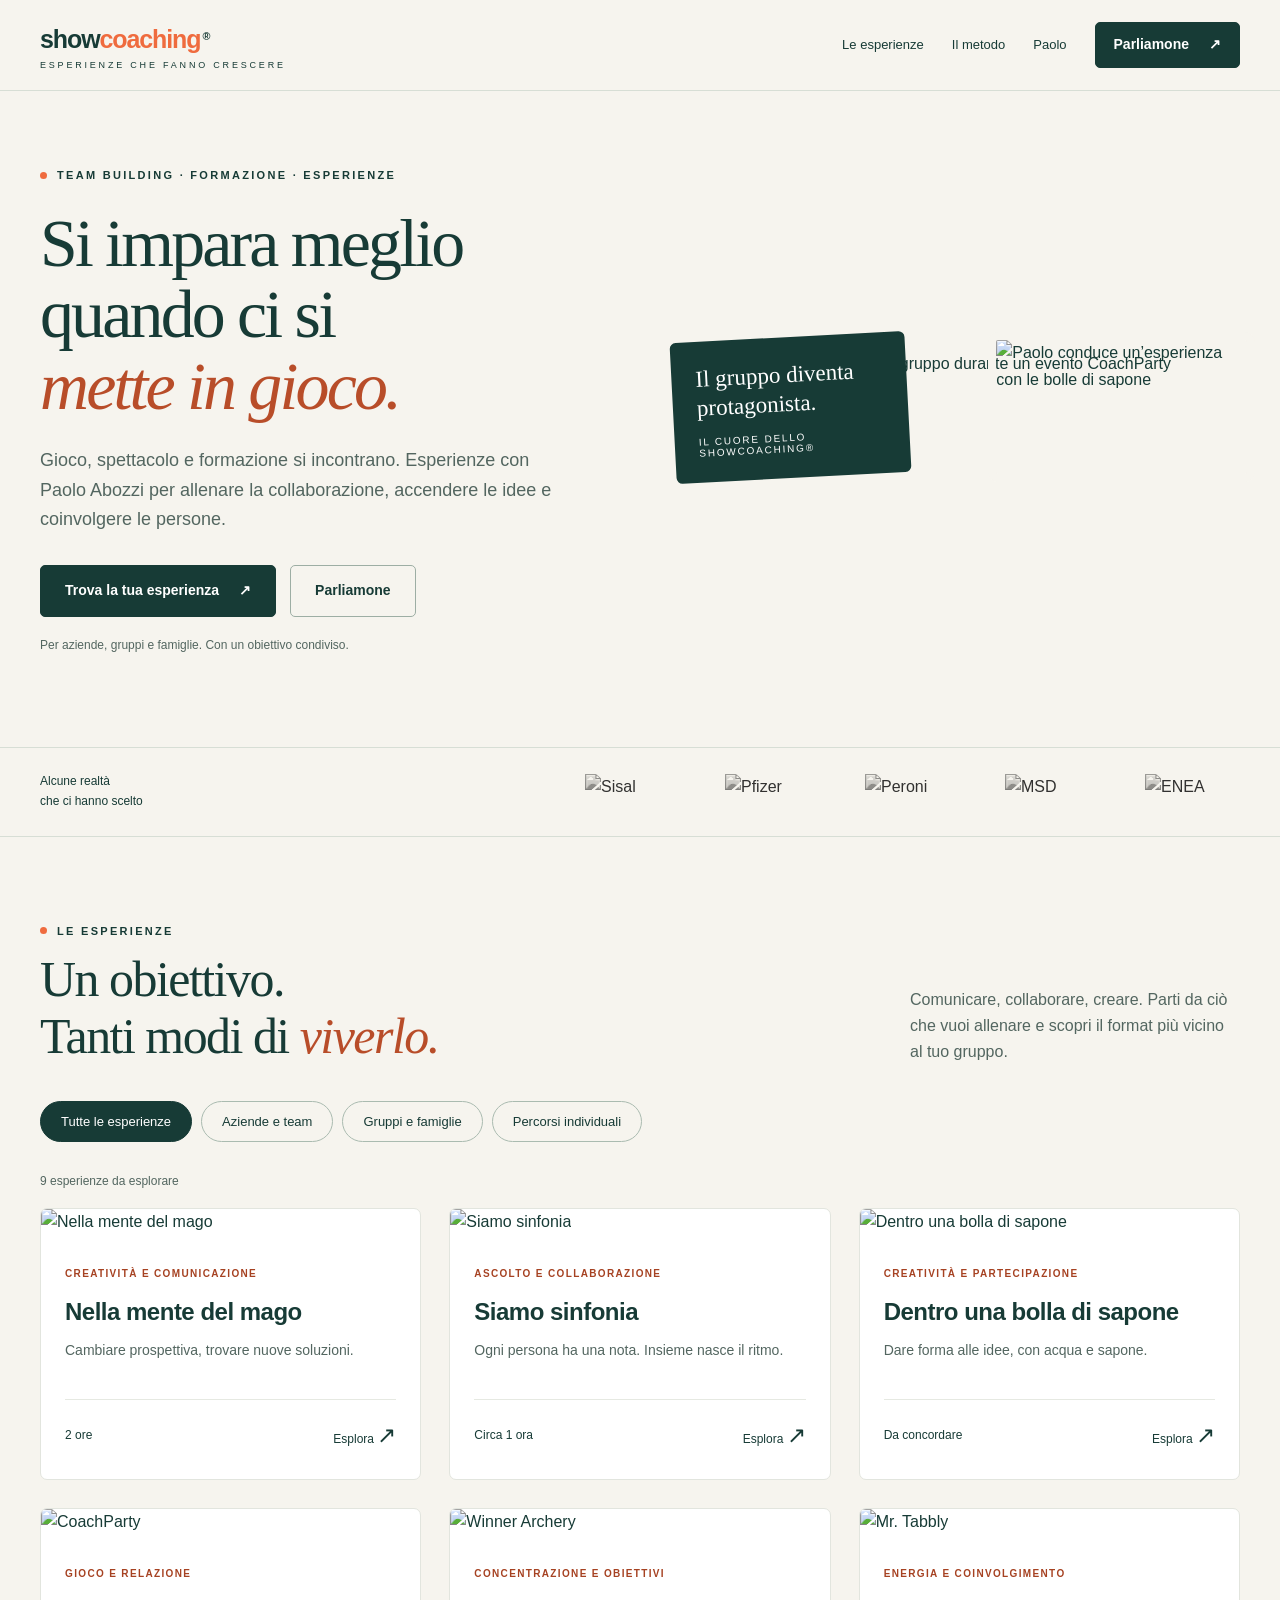
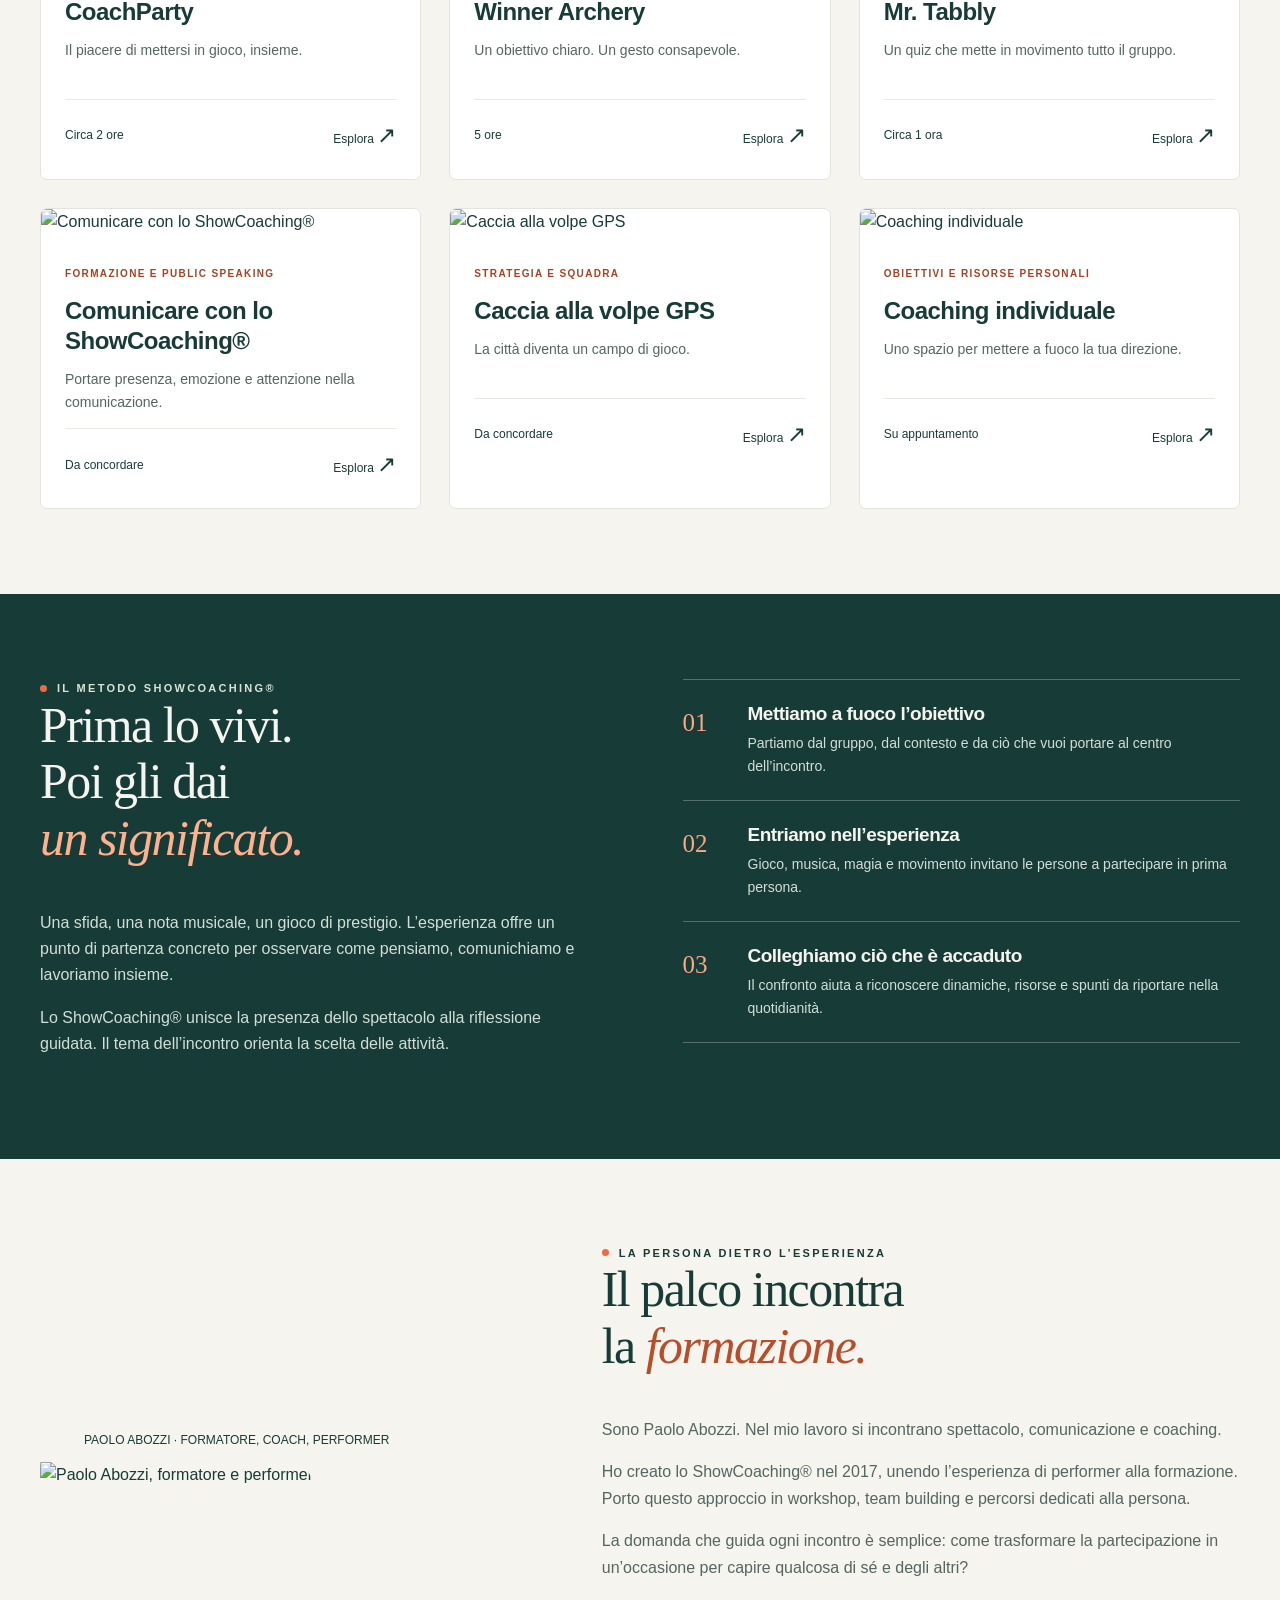
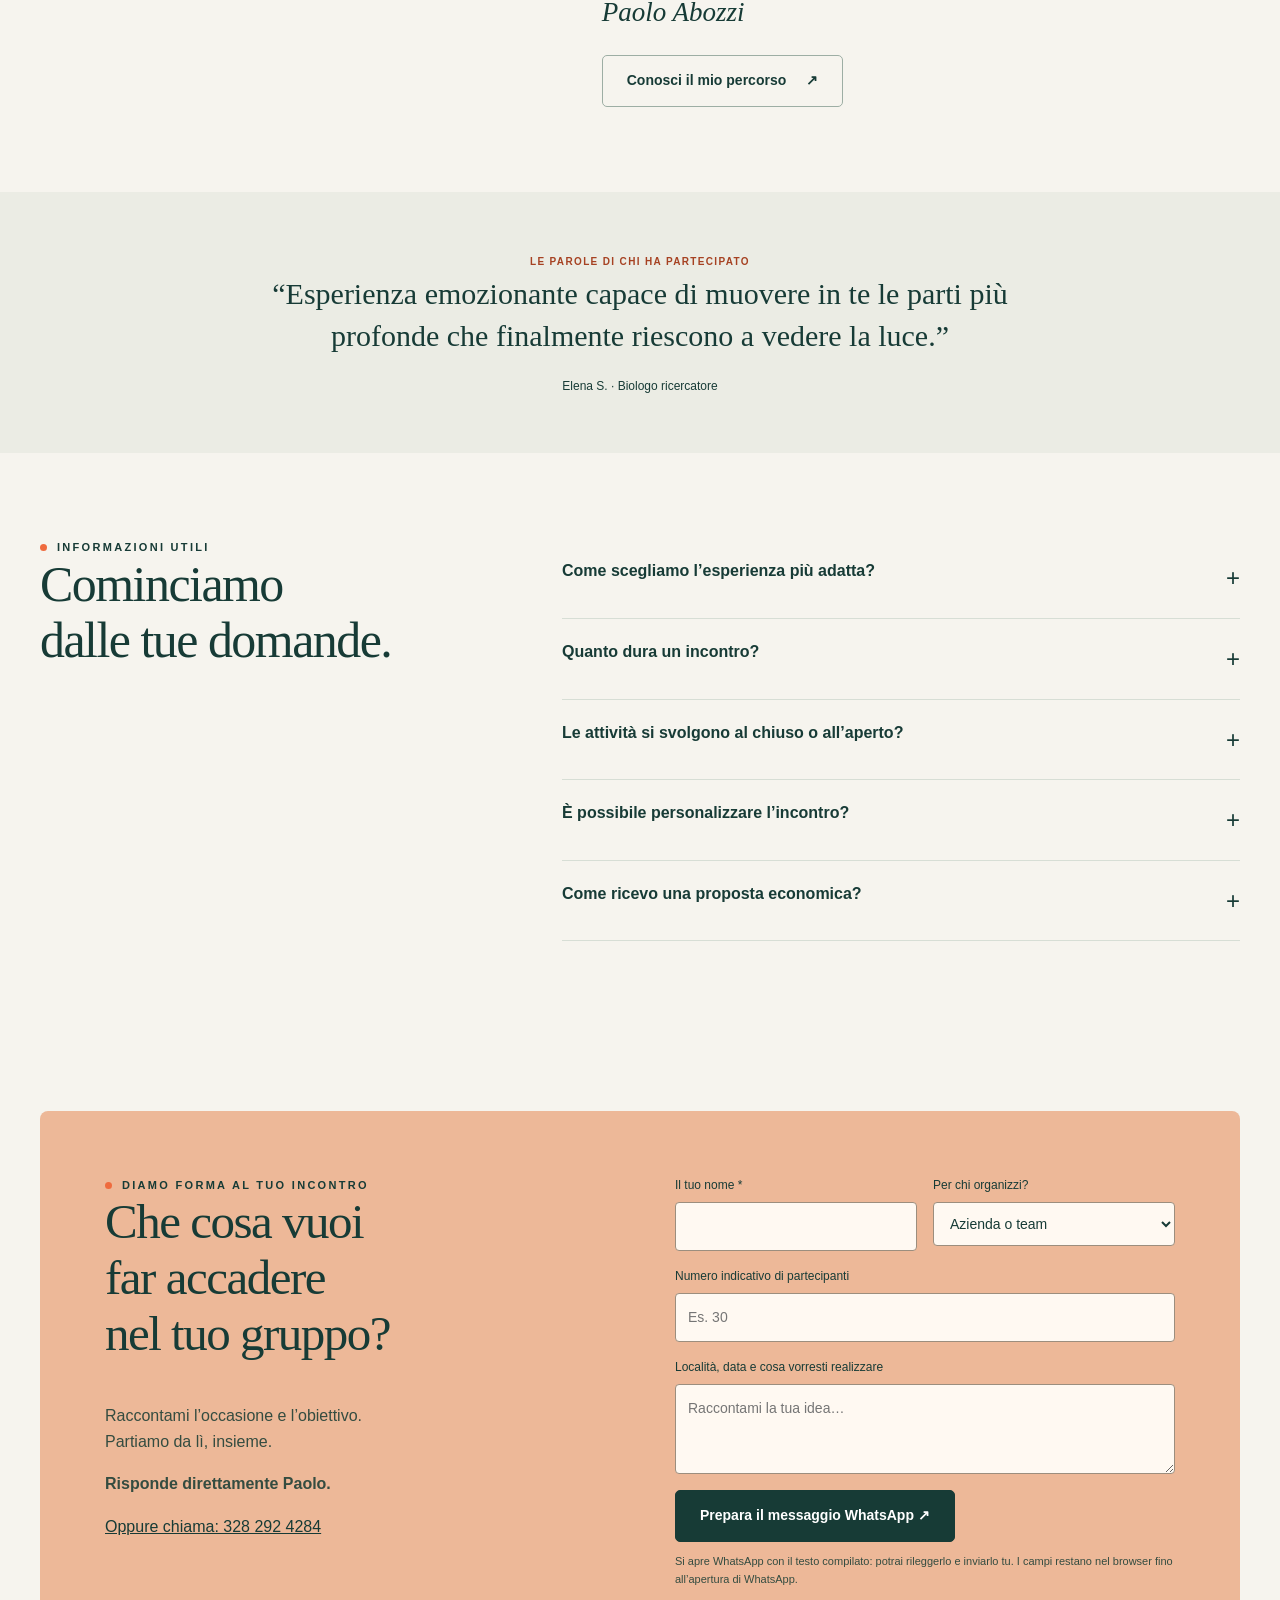
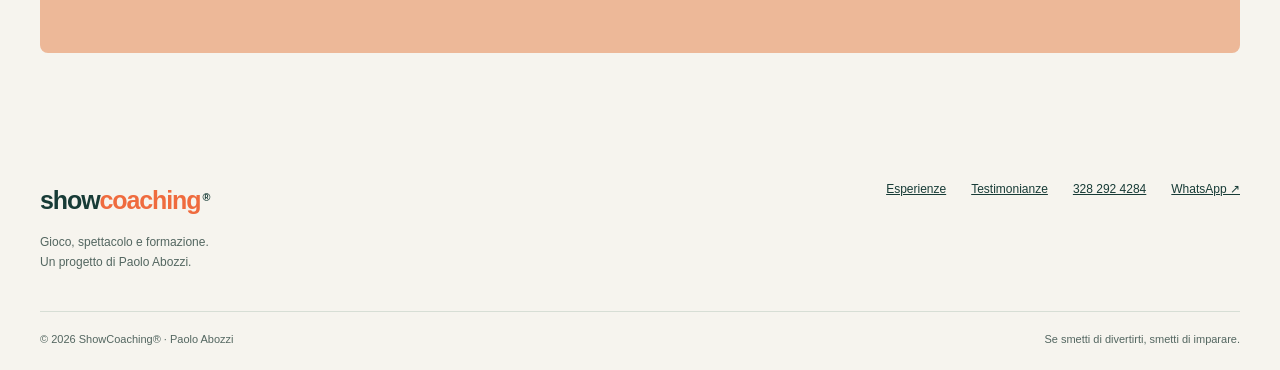
==== index.html @ 616b7b14 "Add files via upload" ====
<!doctype html><html lang="it"><head><meta charset="utf-8"><meta name="viewport" content="width=device-width,initial-scale=1"><title>Team building e formazione con Paolo Abozzi | ShowCoaching®</title><meta name="description" content="Esperienze di team building, workshop e coaching con Paolo Abozzi. Magia, musica, bolle e gioco per coinvolgere il tuo gruppo."><meta name="robots" content="noindex,follow"><meta name="theme-color" content="#173b36"><meta property="og:title" content="Team building e formazione con Paolo Abozzi | ShowCoaching®"><meta property="og:description" content="Esperienze di team building, workshop e coaching con Paolo Abozzi. Magia, musica, bolle e gioco per coinvolgere il tuo gruppo."><link rel="icon" href="assets/favicon.svg" type="image/svg+xml"><link rel="stylesheet" href="style.css"><script src="script.js" defer></script></head><body><a class="skip" href="#main">Vai al contenuto</a><header><div class="wrap nav"><a class="brand" href="index.html" aria-label="ShowCoaching®, homepage">show<span>coaching</span><sup class="registered">®</sup><small>ESPERIENZE CHE FANNO CRESCERE</small></a><button class="menu-toggle" aria-expanded="false" aria-controls="navigation">Menu</button><nav id="navigation" class="links" aria-label="Navigazione principale"><a href="index.html#esperienze">Le esperienze</a><a href="index.html#metodo">Il metodo</a><a href="chi-siamo/">Paolo</a><a class="button small" href="index.html#contatti">Parliamone <span aria-hidden="true">↗</span></a></nav></div></header><main id="main"><div class="wrap hero"><div><div class="eyebrow">Team building · Formazione · Esperienze</div><h1>Si impara meglio<br>quando ci si<br><em>mette in gioco.</em></h1><p class="lead">Gioco, spettacolo e formazione si incontrano. Esperienze con Paolo Abozzi per allenare la collaborazione, accendere le idee e coinvolgere le persone.</p><div class="actions"><a class="button" href="#esperienze">Trova la tua esperienza <span aria-hidden="true">↗</span></a><a class="button light" href="#contatti">Parliamone</a></div><p class="micro">Per aziende, gruppi e famiglie. Con un obiettivo condiviso.</p></div><div class="hero-art"><img class="hero-main" src="assets/coachparty-home.jpg" alt="Paolo Abozzi coinvolge un gruppo durante un evento CoachParty" width="1600" height="1066" fetchpriority="high"><img class="hero-bottom" src="assets/experience-03.webp" alt="Paolo conduce un’esperienza con le bolle di sapone" width="640" height="340"><div class="hero-note">Il gruppo diventa<br>protagonista.<small>Il cuore dello ShowCoaching®</small></div></div></div>
<div class="trust"><div class="wrap trust-inner"><p>Alcune realtà<br>che ci hanno scelto</p><div class="logos"><img src="assets/logo-09.webp" alt="Sisal" width="110" height="45" loading="lazy"><img src="assets/logo-13.webp" alt="Pfizer" width="110" height="45" loading="lazy"><img src="assets/logo-14.webp" alt="Peroni" width="110" height="45" loading="lazy"><img src="assets/logo-15.webp" alt="MSD" width="110" height="45" loading="lazy"><img src="assets/logo-18.webp" alt="ENEA" width="110" height="45" loading="lazy"></div></div></div>
<section class="section" id="esperienze"><div class="wrap"><div class="section-title"><div><div class="eyebrow">Le esperienze</div><h2>Un obiettivo.<br>Tanti modi di <em>viverlo.</em></h2></div><p>Comunicare, collaborare, creare. Parti da ciò che vuoi allenare e scopri il format più vicino al tuo gruppo.</p></div><div class="filters" role="group" aria-label="Filtra le esperienze"><button class="filter" data-filter="all" aria-pressed="true">Tutte le esperienze</button><button class="filter" data-filter="aziende" aria-pressed="false">Aziende e team</button><button class="filter" data-filter="famiglie" aria-pressed="false">Gruppi e famiglie</button><button class="filter" data-filter="individuale" aria-pressed="false">Percorsi individuali</button></div><p class="count" aria-live="polite">9 esperienze da esplorare</p><div class="grid"><article class="card" data-category="aziende"><a href="nella-mente-del-mago/"><img src="assets/experience-02.webp" alt="Nella mente del mago" width="640" height="340" loading="lazy"><div class="card-copy"><span class="tag">Creatività e comunicazione</span><h3>Nella mente del mago</h3><p>Cambiare prospettiva, trovare nuove soluzioni.</p><div class="card-end"><span>2 ore</span><span>Esplora <span class="arrow" aria-hidden="true">↗</span></span></div></div></a></article><article class="card" data-category="aziende"><a href="boomwhackers-siamo-note-della-stessa-sinfonia/"><img src="assets/experience-05.webp" alt="Siamo sinfonia" width="640" height="340" loading="lazy"><div class="card-copy"><span class="tag">Ascolto e collaborazione</span><h3>Siamo sinfonia</h3><p>Ogni persona ha una nota. Insieme nasce il ritmo.</p><div class="card-end"><span>Circa 1 ora</span><span>Esplora <span class="arrow" aria-hidden="true">↗</span></span></div></div></a></article><article class="card" data-category="aziende"><a href="dentro-una-bolla-di-sapone/"><img src="assets/experience-03.webp" alt="Dentro una bolla di sapone" width="640" height="340" loading="lazy"><div class="card-copy"><span class="tag">Creatività e partecipazione</span><h3>Dentro una bolla di sapone</h3><p>Dare forma alle idee, con acqua e sapone.</p><div class="card-end"><span>Da concordare</span><span>Esplora <span class="arrow" aria-hidden="true">↗</span></span></div></div></a></article><article class="card" data-category="famiglie aziende"><a href="coach-party/"><img src="assets/coachparty-gallery-01.jpg" alt="CoachParty" width="640" height="340" loading="lazy"><div class="card-copy"><span class="tag">Gioco e relazione</span><h3>CoachParty</h3><p>Il piacere di mettersi in gioco, insieme.</p><div class="card-end"><span>Circa 2 ore</span><span>Esplora <span class="arrow" aria-hidden="true">↗</span></span></div></div></a></article><article class="card" data-category="aziende"><a href="winner-archery/"><img src="assets/experience-01.webp" alt="Winner Archery" width="640" height="340" loading="lazy"><div class="card-copy"><span class="tag">Concentrazione e obiettivi</span><h3>Winner Archery</h3><p>Un obiettivo chiaro. Un gesto consapevole.</p><div class="card-end"><span>5 ore</span><span>Esplora <span class="arrow" aria-hidden="true">↗</span></span></div></div></a></article><article class="card" data-category="famiglie aziende"><a href="mr-tabbly/"><img src="assets/experience-04.webp" alt="Mr. Tabbly" width="640" height="340" loading="lazy"><div class="card-copy"><span class="tag">Energia e coinvolgimento</span><h3>Mr. Tabbly</h3><p>Un quiz che mette in movimento tutto il gruppo.</p><div class="card-end"><span>Circa 1 ora</span><span>Esplora <span class="arrow" aria-hidden="true">↗</span></span></div></div></a></article><article class="card" data-category="aziende"><a href="showcoaching/"><img src="assets/experience-06.webp" alt="Comunicare con lo ShowCoaching®" width="640" height="340" loading="lazy"><div class="card-copy"><span class="tag">Formazione e public speaking</span><h3>Comunicare con lo ShowCoaching®</h3><p>Portare presenza, emozione e attenzione nella comunicazione.</p><div class="card-end"><span>Da concordare</span><span>Esplora <span class="arrow" aria-hidden="true">↗</span></span></div></div></a></article><article class="card" data-category="famiglie aziende"><a href="caccia-alla-volpe-caccia-al-tesoro-con-il-gps/"><img src="assets/experience-07.webp" alt="Caccia alla volpe GPS" width="640" height="340" loading="lazy"><div class="card-copy"><span class="tag">Strategia e squadra</span><h3>Caccia alla volpe GPS</h3><p>La città diventa un campo di gioco.</p><div class="card-end"><span>Da concordare</span><span>Esplora <span class="arrow" aria-hidden="true">↗</span></span></div></div></a></article><article class="card" data-category="individuale"><a href="life-coaching/"><img src="assets/experience-08.webp" alt="Coaching individuale" width="640" height="340" loading="lazy"><div class="card-copy"><span class="tag">Obiettivi e risorse personali</span><h3>Coaching individuale</h3><p>Uno spazio per mettere a fuoco la tua direzione.</p><div class="card-end"><span>Su appuntamento</span><span>Esplora <span class="arrow" aria-hidden="true">↗</span></span></div></div></a></article></div></div></section>
<section class="section method" id="metodo"><div class="wrap method-layout"><div><div class="eyebrow">Il metodo ShowCoaching®</div><h2>Prima lo vivi.<br>Poi gli dai<br><em>un significato.</em></h2><p>Una sfida, una nota musicale, un gioco di prestigio. L’esperienza offre un punto di partenza concreto per osservare come pensiamo, comunichiamo e lavoriamo insieme.</p><p>Lo ShowCoaching® unisce la presenza dello spettacolo alla riflessione guidata. Il tema dell’incontro orienta la scelta delle attività.</p></div><ol class="steps"><li><span class="number">01</span><div><h3>Mettiamo a fuoco l’obiettivo</h3><p>Partiamo dal gruppo, dal contesto e da ciò che vuoi portare al centro dell’incontro.</p></div></li><li><span class="number">02</span><div><h3>Entriamo nell’esperienza</h3><p>Gioco, musica, magia e movimento invitano le persone a partecipare in prima persona.</p></div></li><li><span class="number">03</span><div><h3>Colleghiamo ciò che è accaduto</h3><p>Il confronto aiuta a riconoscere dinamiche, risorse e spunti da riportare nella quotidianità.</p></div></li></ol></div></section>
<section class="section" id="paolo"><div class="wrap about"><div class="portrait"><img src="assets/paolo.webp" alt="Paolo Abozzi, formatore e performer" width="600" height="600" loading="lazy"><div class="portrait-label">PAOLO ABOZZI · FORMATORE, COACH, PERFORMER</div></div><div><div class="eyebrow">La persona dietro l’esperienza</div><h2>Il palco incontra<br>la <em>formazione.</em></h2><p>Sono Paolo Abozzi. Nel mio lavoro si incontrano spettacolo, comunicazione e coaching.</p><p>Ho creato lo ShowCoaching® nel 2017, unendo l’esperienza di performer alla formazione. Porto questo approccio in workshop, team building e percorsi dedicati alla persona.</p><p>La domanda che guida ogni incontro è semplice: come trasformare la partecipazione in un’occasione per capire qualcosa di sé e degli altri?</p><p class="signature">Paolo Abozzi</p><a class="button light" href="chi-siamo/">Conosci il mio percorso <span aria-hidden="true">↗</span></a></div></div></section>
<div class="quote-band"><div class="wrap"><span class="tag">Le parole di chi ha partecipato</span><blockquote>“Esperienza emozionante capace di muovere in te le parti più profonde che finalmente riescono a vedere la luce.”</blockquote><cite>Elena S. · Biologo ricercatore</cite></div></div>
<section class="section"><div class="wrap faq-layout"><div><div class="eyebrow">Informazioni utili</div><h2>Cominciamo<br>dalle tue domande.</h2></div><div><details><summary>Come scegliamo l’esperienza più adatta?</summary><p>Partiamo dal tuo obiettivo, dal numero di partecipanti e dal contesto. Paolo ti aiuta a individuare il format e a definirne lo svolgimento.</p></details><details><summary>Quanto dura un incontro?</summary><p>Dipende dal format: dal quiz e dall’orchestra con Boomwhackers, di circa un’ora, al percorso di tiro con l’arco di cinque ore. Le singole schede riportano le indicazioni disponibili.</p></details><details><summary>Le attività si svolgono al chiuso o all’aperto?</summary><p>La scelta dipende dall’esperienza e dalla sede. CoachParty può svolgersi in entrambi i contesti; per ogni proposta concordiamo spazi, allestimento ed esigenze tecniche.</p></details><details><summary>È possibile personalizzare l’incontro?</summary><p>Il confronto iniziale serve a definire obiettivi e contenuti. Alcuni format prevedono personalizzazioni specifiche, come le domande di Mr. Tabbly o il kit opzionale del laboratorio di magia.</p></details><details><summary>Come ricevo una proposta economica?</summary><p>Scrivi a Paolo indicando tipo di evento, località, data indicativa e partecipanti. Questi elementi permettono di preparare una proposta coerente con la richiesta.</p></details></div></div></section>
<section class="section" id="contatti"><div class="wrap"><div class="contact"><div><div class="eyebrow">Diamo forma al tuo incontro</div><h2>Che cosa vuoi<br>far accadere<br>nel tuo gruppo?</h2><p>Raccontami l’occasione e l’obiettivo.<br>Partiamo da lì, insieme.</p><p><strong>Risponde direttamente Paolo.</strong></p><a href="tel:+393282924284">Oppure chiama: 328 292 4284</a></div><form id="brief"><div class="field"><label for="nome">Il tuo nome *</label><input id="nome" name="nome" autocomplete="given-name" maxlength="100" required></div><div class="field"><label for="contesto">Per chi organizzi?</label><select id="contesto" name="contesto"><option>Azienda o team</option><option>Gruppo o famiglia</option><option>Percorso individuale</option><option>Altro contesto</option></select></div><div class="field full"><label for="persone">Numero indicativo di partecipanti</label><input id="persone" name="persone" type="number" min="1" max="100000" placeholder="Es. 30"></div><div class="field full"><label for="messaggio">Località, data e cosa vorresti realizzare</label><textarea id="messaggio" name="messaggio" maxlength="2000" placeholder="Raccontami la tua idea…"></textarea></div><div class="form-end"><button class="button" type="submit">Prepara il messaggio WhatsApp ↗</button><p>Si apre WhatsApp con il testo compilato: potrai rileggerlo e inviarlo tu. I campi restano nel browser fino all’apertura di WhatsApp.</p><noscript><p>Per scrivere a Paolo usa il collegamento WhatsApp in fondo alla pagina.</p></noscript></div></form></div></div></section></main><footer><div class="wrap"><div class="footer-main"><div><a class="brand" href="index.html">show<span>coaching</span><sup class="registered">®</sup></a><p>Gioco, spettacolo e formazione.<br>Un progetto di Paolo Abozzi.</p></div><div class="footer-links"><a href="index.html#esperienze">Esperienze</a><a href="testimonianze/">Testimonianze</a><a href="tel:+393282924284">328 292 4284</a><a href="https://wa.me/393282924284?text=Buongiorno%20Paolo%2C%20vorrei%20informazioni%20sulle%20esperienze%20ShowCoaching®." target="_blank" rel="noopener noreferrer">WhatsApp ↗</a></div></div><div class="footer-bottom"><span>© 2026 ShowCoaching® · Paolo Abozzi</span><span>Se smetti di divertirti, smetti di imparare.</span></div></div></footer><a class="button floating" href="https://wa.me/393282924284?text=Buongiorno%20Paolo%2C%20vorrei%20informazioni%20sulle%20esperienze%20ShowCoaching®." aria-label="Scrivi a Paolo su WhatsApp" target="_blank" rel="noopener noreferrer">Scrivi a Paolo ↗</a></body></html>
---- style.css ----
:root{--paper:#f6f4ee;--ink:#173b36;--muted:#536660;--orange:#ef6b3e;--line:#d7ded5;--white:#fff;--serif:Georgia,'Times New Roman',serif}*{box-sizing:border-box}html{scroll-behavior:smooth;scroll-padding-top:105px}body{margin:0;background:var(--paper);color:var(--ink);font-family:Arial,Helvetica,sans-serif;font-size:16px;line-height:1.65}a{color:inherit}button,input,select,textarea{font:inherit}button,a,input,select,textarea{-webkit-tap-highlight-color:transparent}a:focus-visible,button:focus-visible,input:focus-visible,select:focus-visible,textarea:focus-visible{outline:3px solid var(--orange);outline-offset:5px}.skip{position:fixed;left:15px;top:-80px;background:white;padding:10px;z-index:100}.skip:focus{top:10px}.wrap{width:min(1200px,calc(100% - 72px));margin:auto}header{background:rgba(246,244,238,.97);border-bottom:1px solid var(--line);position:sticky;top:0;z-index:20}.nav{height:90px;display:flex;align-items:center;justify-content:space-between;gap:30px}.brand{text-decoration:none;font-size:25px;font-weight:800;letter-spacing:-1.1px;white-space:nowrap}.brand span{color:var(--orange)}.brand small{display:block;font-size:9px;letter-spacing:2.8px;font-weight:400;line-height:1.3}.links{display:flex;align-items:center;gap:28px;font-size:13px}.links a{text-decoration:none}.links a:hover{text-decoration:underline;text-underline-offset:6px}.button{display:inline-flex;align-items:center;justify-content:center;gap:20px;padding:15px 24px;background:var(--ink);color:white;border:1px solid var(--ink);border-radius:5px;text-decoration:none;font-size:14px;font-weight:600;cursor:pointer;line-height:1.4}.button:hover{background:#29564d}.button.light{background:transparent;color:var(--ink);border-color:#9daea4}.button.orange{background:var(--orange);border-color:var(--orange);color:#142f2a}.button.small{padding:12px 18px}.eyebrow{font-size:11px;text-transform:uppercase;letter-spacing:2.3px;font-weight:700;display:flex;align-items:center;gap:10px}.eyebrow:before{content:'';height:7px;width:7px;background:var(--orange);border-radius:50%}.hero{display:grid;grid-template-columns:1fr 1fr;gap:65px;align-items:center;padding:75px 0 80px}h1,h2,h3,p{margin-top:0}h1{font-family:var(--serif);font-size:clamp(46px,5.3vw,76px);line-height:1.05;letter-spacing:-2.8px;font-weight:400;margin:24px 0}h1 em,h2 em{color:#b84d29;font-weight:400}h2{font-family:var(--serif);font-size:clamp(34px,3.9vw,50px);font-weight:400;line-height:1.14;letter-spacing:-1.5px}h3{line-height:1.25;letter-spacing:-.5px;font-size:24px}.lead{font-size:18px;color:var(--muted);max-width:520px}.actions{display:flex;gap:14px;flex-wrap:wrap;margin:30px 0 19px}.micro{font-size:12px;color:var(--muted)}.hero-art{position:relative;min-height:510px;padding:0 0 45px 20px}.hero-main{width:100%;height:450px;object-fit:cover;object-position:58% center;border-radius:130px 8px 8px 8px}.hero-bottom{position:absolute;width:47%;height:190px;object-fit:cover;bottom:0;right:-15px;border:8px solid var(--paper);border-radius:10px}.hero-note{position:absolute;left:0;bottom:30px;max-width:235px;padding:24px;background:var(--ink);color:white;font-family:var(--serif);font-size:23px;line-height:1.25;transform:rotate(-3deg);border-radius:6px}.hero-note small{display:block;font:10px Arial;letter-spacing:1.8px;margin-top:13px;text-transform:uppercase}.trust{border-top:1px solid var(--line);border-bottom:1px solid var(--line);padding:24px 0}.trust-inner{display:flex;align-items:center;justify-content:space-between;gap:40px}.trust p{font-size:12px;margin:0;max-width:130px}.logos{display:flex;align-items:center;gap:45px;flex-wrap:wrap}.logos img{max-width:95px;height:36px;object-fit:contain;mix-blend-mode:multiply;filter:grayscale(1)}section.section{padding:85px 0}.section-title{display:flex;justify-content:space-between;align-items:end;gap:50px;margin-bottom:35px}.section-title h2{margin:12px 0 0}.section-title p{max-width:330px;color:var(--muted);margin:0}.filters{display:flex;gap:9px;flex-wrap:wrap;margin:0 0 30px}.filter{background:transparent;border:1px solid #aabbb0;padding:9px 20px;border-radius:40px;font-size:13px;color:var(--ink);cursor:pointer}.filter[aria-pressed=true]{background:var(--ink);color:white;border-color:var(--ink)}.grid{display:grid;grid-template-columns:repeat(3,1fr);gap:28px}.card{background:#fff;border-radius:7px;overflow:hidden;border:1px solid #e2e5de;transition:transform .2s}.card:hover{transform:translateY(-4px)}.card[hidden]{display:none}.card a{display:block;text-decoration:none;height:100%}.card img{width:100%;height:210px;object-fit:cover}.card-copy{padding:24px}.tag{color:#a64222;text-transform:uppercase;font-size:10px;font-weight:700;letter-spacing:1.35px}.card h3{margin:11px 0 12px}.card p{color:var(--muted);font-size:14px;min-height:46px}.card-end{display:flex;align-items:center;justify-content:space-between;padding-top:17px;border-top:1px solid #e6e9e2;font-size:12px}.arrow{font-size:23px}.method{background:var(--ink);color:var(--paper)}.method .eyebrow{color:#d9e4d5}.method h2 em{color:#ffb18e}.method-layout{display:grid;grid-template-columns:1fr 1fr;gap:85px}.method p{color:#d2dfd6}.steps{list-style:none;padding:0;margin:0}.steps li{border-top:1px solid #537169;padding:22px 0;display:grid;grid-template-columns:45px 1fr;gap:20px}.steps li:last-child{border-bottom:1px solid #537169}.steps .number{color:#f9a785;font-family:var(--serif);font-size:25px}.steps h3{font-size:19px;margin:0 0 6px}.steps p{font-size:14px;margin:0}.about{display:grid;grid-template-columns:.85fr 1.15fr;gap:90px;align-items:center}.portrait{position:relative}.portrait img{width:100%;height:430px;object-fit:cover;border-radius:6px 100px 6px 6px}.portrait-label{position:absolute;bottom:24px;left:24px;right:24px;background:var(--paper);padding:14px 20px;font-size:12px}.about p{color:var(--muted)}.about .signature{font:italic 27px var(--serif);color:var(--ink)}.quote-band{background:#ebece4;padding:55px 0;text-align:center}.quote-band blockquote{font:30px/1.4 var(--serif);max-width:790px;margin:0 auto 15px}.quote-band cite{font-style:normal;font-size:12px}.faq-layout{display:grid;grid-template-columns:.8fr 1.2fr;gap:70px}details{border-bottom:1px solid var(--line);padding:20px 0}summary{cursor:pointer;font-weight:600;list-style:none;display:flex;justify-content:space-between;gap:20px}summary:after{content:'+';font-size:24px;font-weight:400}details[open] summary:after{content:'−'}details p{color:var(--muted);font-size:15px;margin:14px 0 0}.contact{background:#edb898;padding:65px;border-radius:8px;display:grid;grid-template-columns:1fr 1fr;gap:70px}.contact h2{font-size:49px}.contact p{color:#344c40}.contact form{display:grid;grid-template-columns:1fr 1fr;gap:16px}.field{display:flex;flex-direction:column;gap:6px;font-size:12px}.field.full,.form-end{grid-column:1/-1}input,select,textarea{width:100%;border:1px solid #9c8e7e;background:#fff9f2;padding:12px;border-radius:4px;color:var(--ink);font-size:14px}textarea{resize:vertical;min-height:90px}.form-end p{font-size:11px;margin:10px 0 0}footer{padding:42px 0 22px}.footer-main{display:flex;justify-content:space-between;align-items:start;gap:30px}.footer-main p{font-size:12px;margin-top:12px;color:var(--muted)}.footer-links{display:flex;gap:25px;flex-wrap:wrap;font-size:12px}.footer-bottom{border-top:1px solid var(--line);margin-top:26px;padding-top:18px;font-size:11px;color:var(--muted);display:flex;justify-content:space-between;gap:20px}.menu-toggle{display:none}.detail-hero{display:grid;grid-template-columns:1fr 1fr;gap:65px;align-items:center;padding:60px 0}.detail-hero h1{font-size:60px}.detail-hero img{width:100%;height:410px;object-fit:cover;border-radius:7px}.crumb{font-size:12px;margin-bottom:30px}.detail-body{max-width:800px;padding:25px 0 70px}.detail-body li{padding:12px 0}.count{font-size:12px;color:var(--muted);margin-bottom:16px}.floating{display:none}.simple{max-width:850px;margin:auto;padding:70px 0}.simple h1{font-size:58px}
@media(min-width:1450px){.hero{padding-top:95px;padding-bottom:95px}}@media(max-width:1000px){.links{gap:16px}.hero{gap:30px}.hero-art{min-height:440px}.hero-main{height:380px}.hero-bottom{right:0}.hero-note{font-size:20px;max-width:210px}.logos{gap:23px}.grid{gap:18px}.card img{height:175px}.about{gap:40px}.contact{gap:30px;padding:40px}.method-layout{gap:40px}.detail-hero h1{font-size:48px}}@media(max-width:760px){.wrap{width:calc(100% - 36px)}.nav{height:76px}.brand{font-size:23px}.menu-toggle{display:block;background:none;border:1px solid #9aafa4;padding:8px 12px;border-radius:4px;color:var(--ink);font-size:13px}.links{display:none;position:absolute;top:76px;left:0;right:0;padding:22px;background:var(--paper);border-bottom:1px solid var(--line);flex-direction:column;align-items:stretch;gap:20px}.links.open{display:flex}.hero{grid-template-columns:1fr;padding:38px 0 50px;gap:28px}.hero h1{font-size:55px;max-width:500px}.hero .lead{font-size:17px}.hero-art{min-height:385px;padding-left:0}.hero-main{height:335px;border-top-left-radius:85px}.hero-bottom{height:155px;width:44%}.hero-note{bottom:10px;left:10px;max-width:200px}.trust-inner{display:block}.trust p{max-width:none;margin-bottom:20px}.logos{justify-content:space-between;gap:18px}.logos img{max-width:65px;height:28px}.section-title{display:block}.section-title p{margin-top:20px;max-width:none}.grid{grid-template-columns:repeat(2,1fr)}.card img{height:160px}.card-copy{padding:18px}.card h3{font-size:21px}.card p{min-height:70px}.method-layout,.about,.faq-layout,.contact,.detail-hero{grid-template-columns:1fr;gap:30px}section.section{padding:55px 0}.portrait img{height:360px;object-position:center 30%}.about{gap:35px}.quote-band blockquote{font-size:25px}.contact{padding:28px 22px}.contact h2{font-size:40px}.contact form{gap:12px}.footer-main{display:block}.footer-links{margin-top:20px}.footer-bottom{display:block;padding-bottom:40px}.detail-hero{padding:35px 0}.detail-hero h1{font-size:48px}.detail-hero img{height:285px}.floating{display:block;position:fixed;right:17px;bottom:16px;z-index:10;box-shadow:0 4px 18px #173b3633}.simple h1{font-size:44px}}@media(max-width:450px){.grid{grid-template-columns:1fr}.card img{height:210px}.card p{min-height:0}.hero h1{font-size:49px}.actions .button{width:100%}.contact form{grid-template-columns:1fr}.field{grid-column:1/-1}.logos img{max-width:53px}.hero-note{max-width:180px;font-size:19px}}@media(prefers-reduced-motion:reduce){html{scroll-behavior:auto}*{transition:none!important}}

/* Foto CoachParty fornita da Paolo: mantieni inquadratura completa. */
.hero-main{height:auto;aspect-ratio:1600/1066;object-fit:contain;border-radius:8px}.hero-art{min-height:0;padding-bottom:105px}.hero-bottom{height:150px}.hero-note{bottom:5px}

.gallery-grid{display:grid;grid-template-columns:repeat(2,minmax(0,1fr));gap:28px}.gallery-grid figure{margin:0}.gallery-grid img{width:100%;height:auto;display:block;border-radius:8px}.gallery-grid figcaption{font-size:13px;color:var(--muted);padding:10px 0}.coach-gallery{padding-top:20px!important}@media(max-width:650px){.gallery-grid{grid-template-columns:1fr;gap:24px}}

.brand .registered{font-size:.43em;position:relative;top:-.7em;vertical-align:baseline;letter-spacing:0;margin-left:2px;color:var(--ink)}
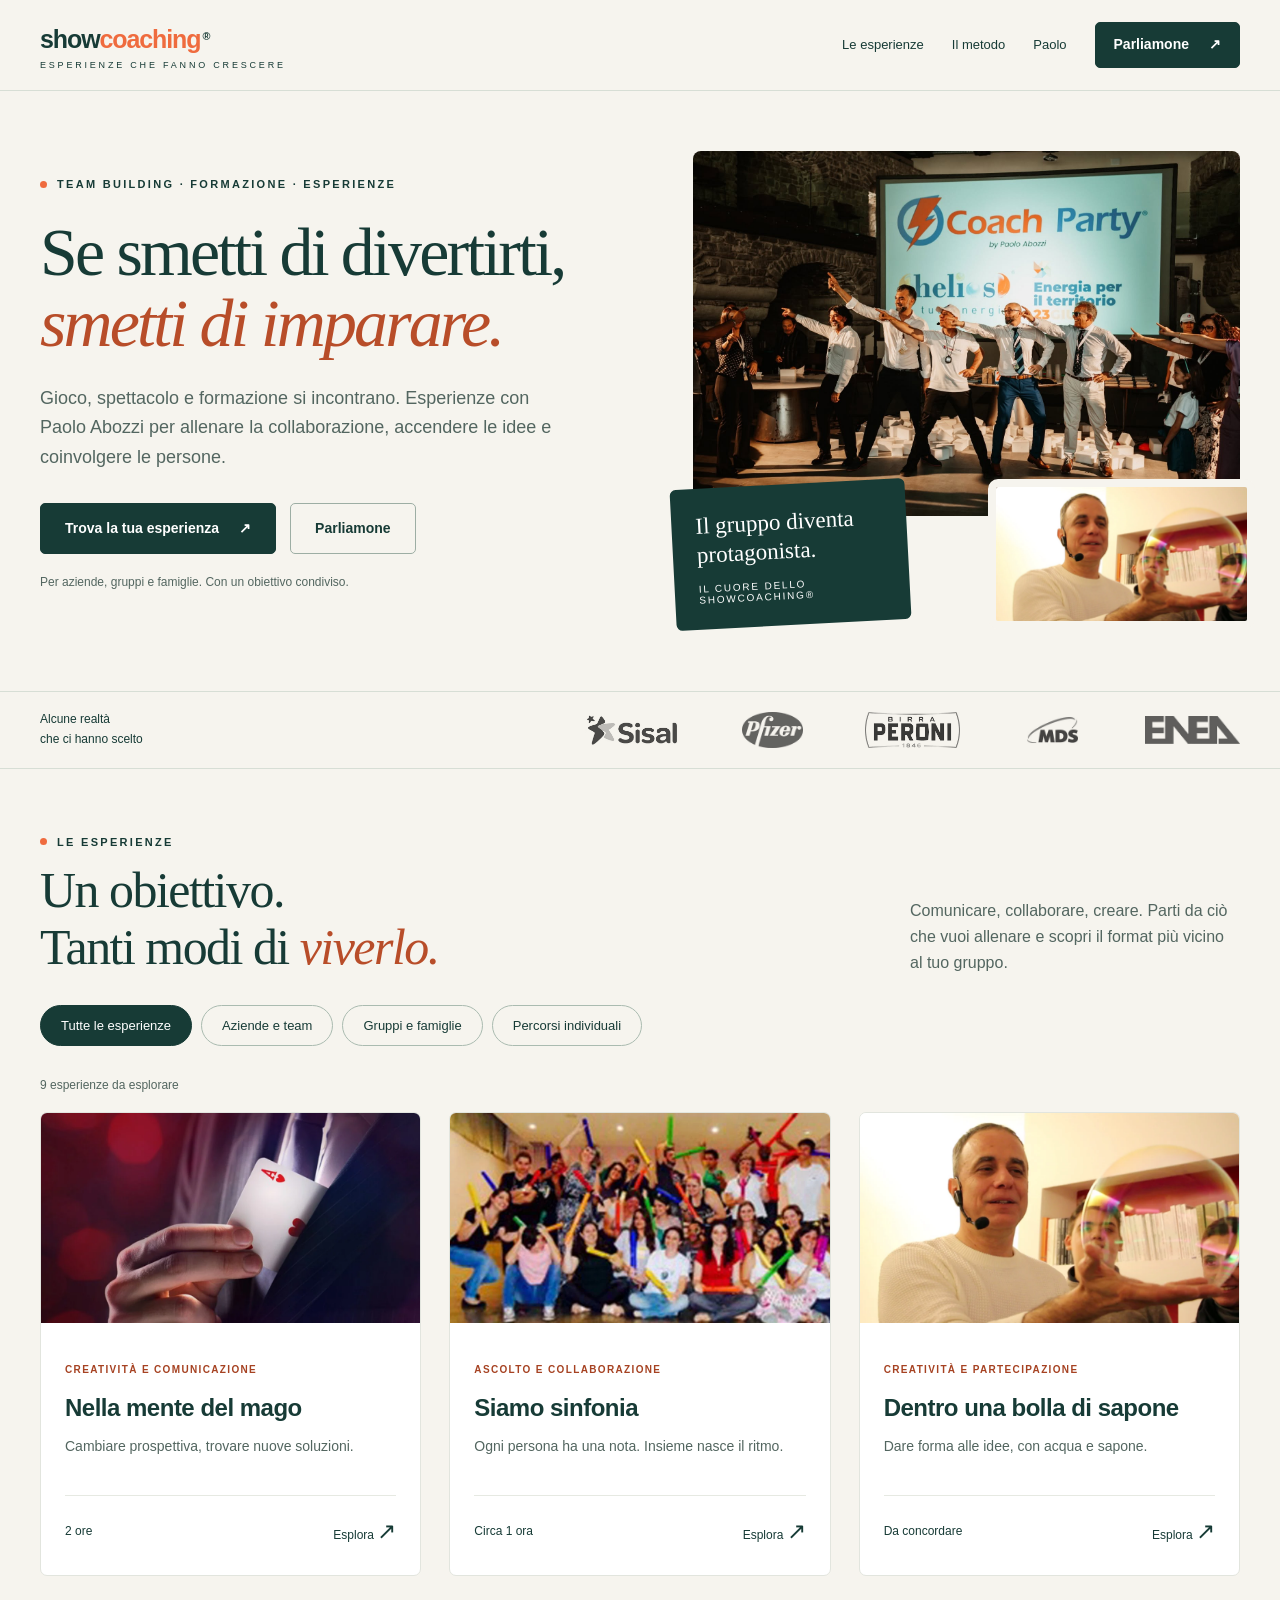
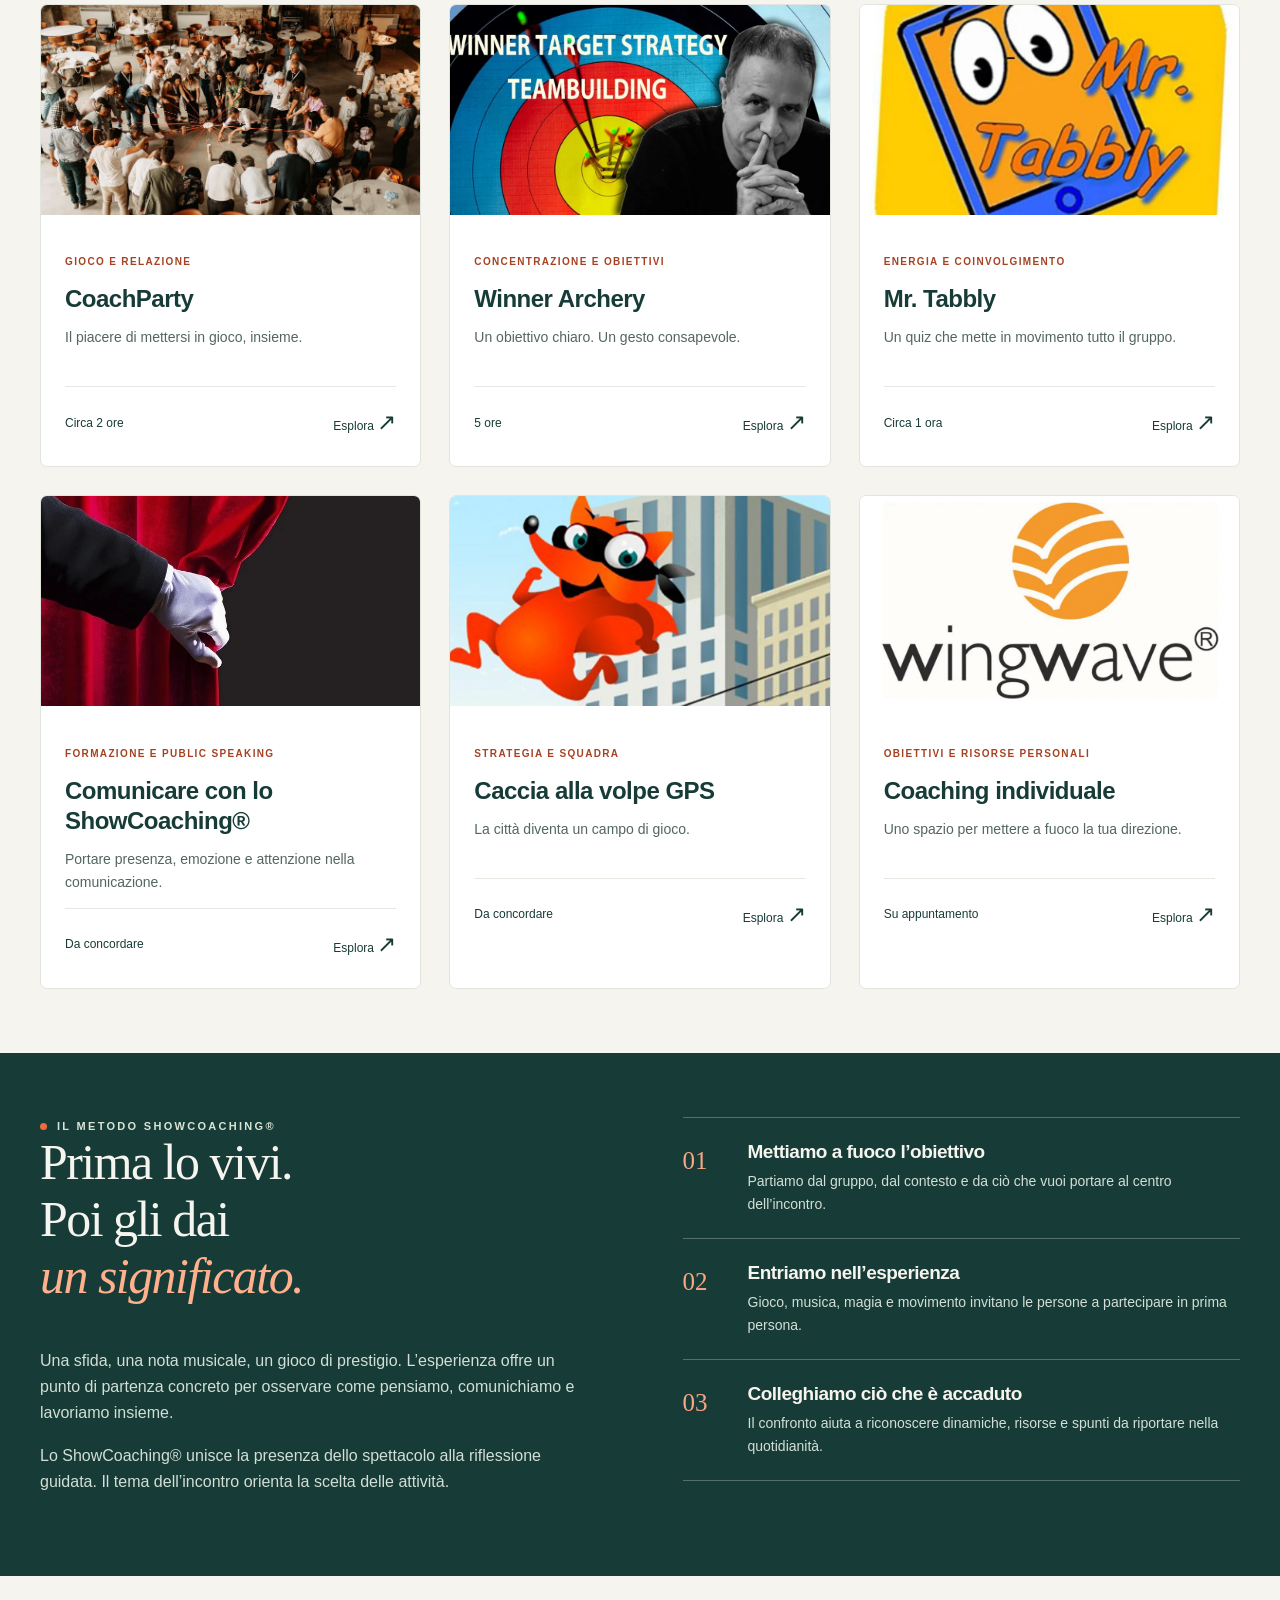
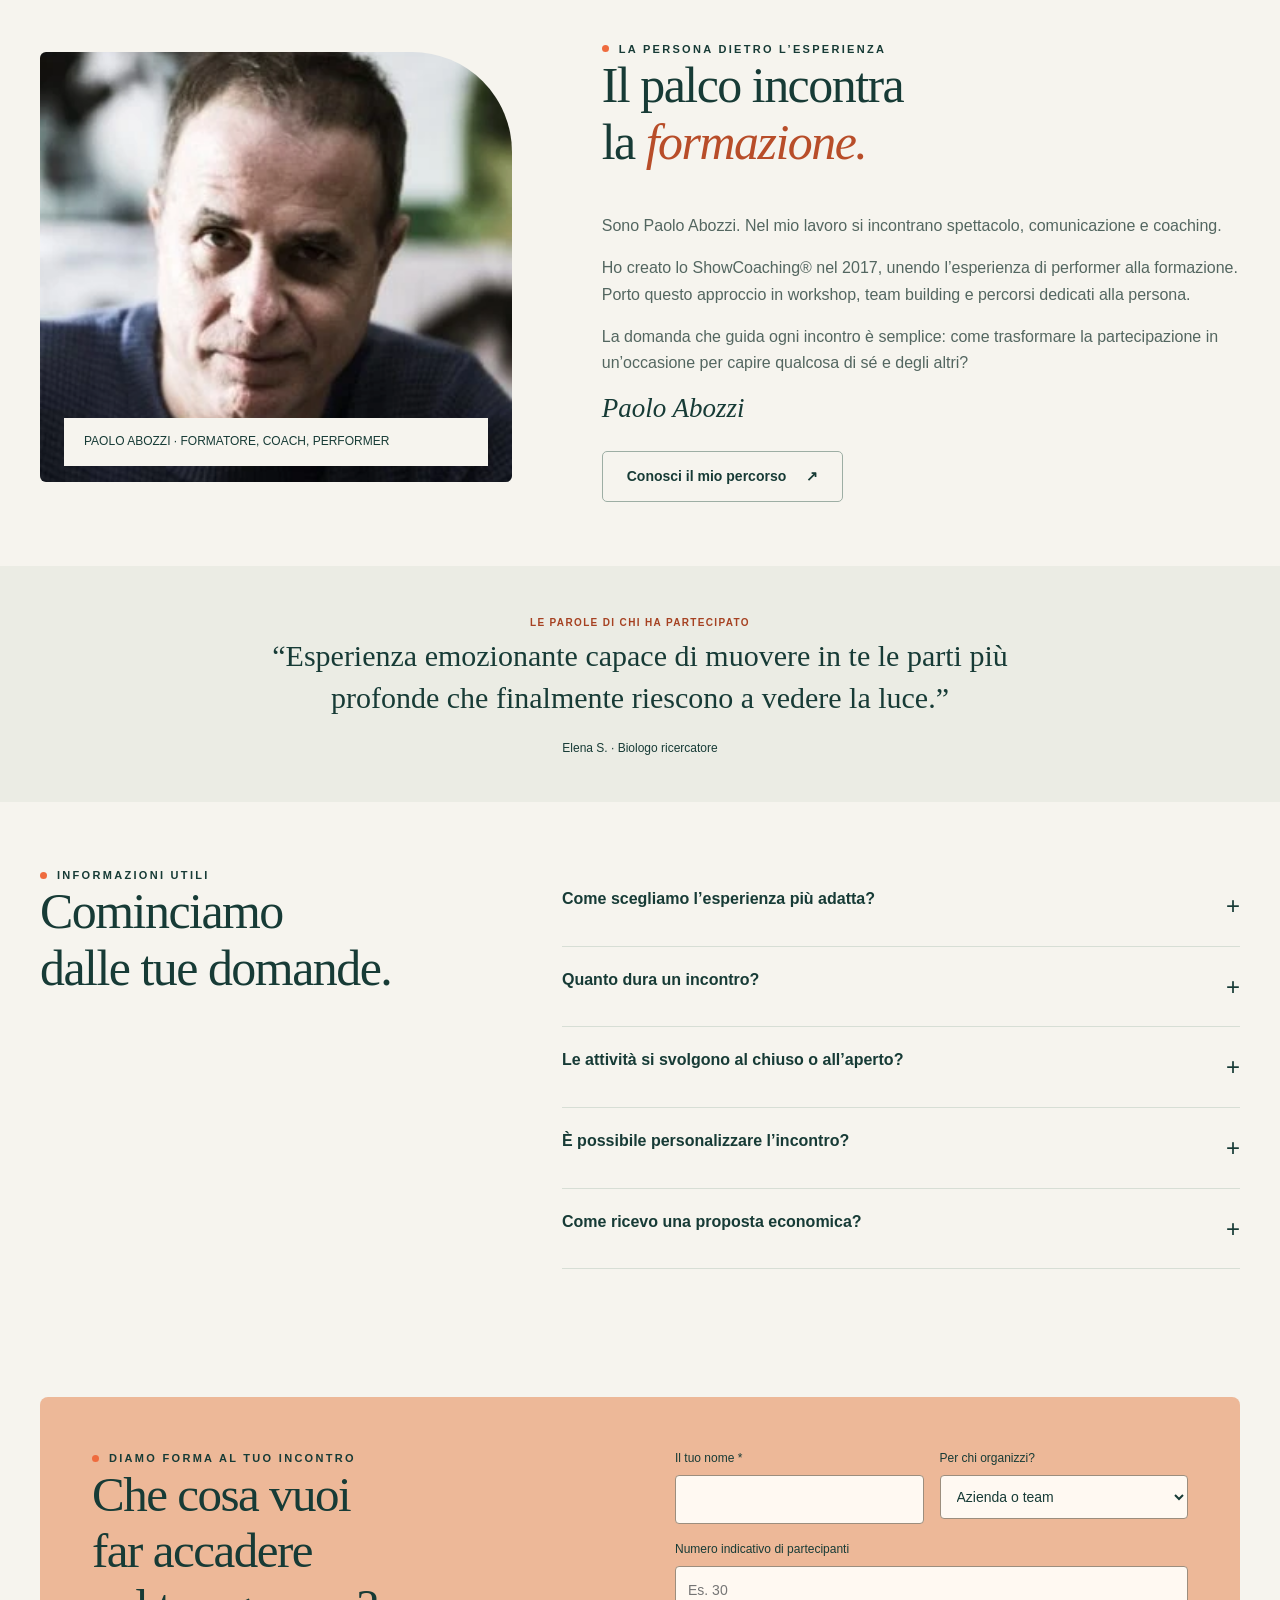
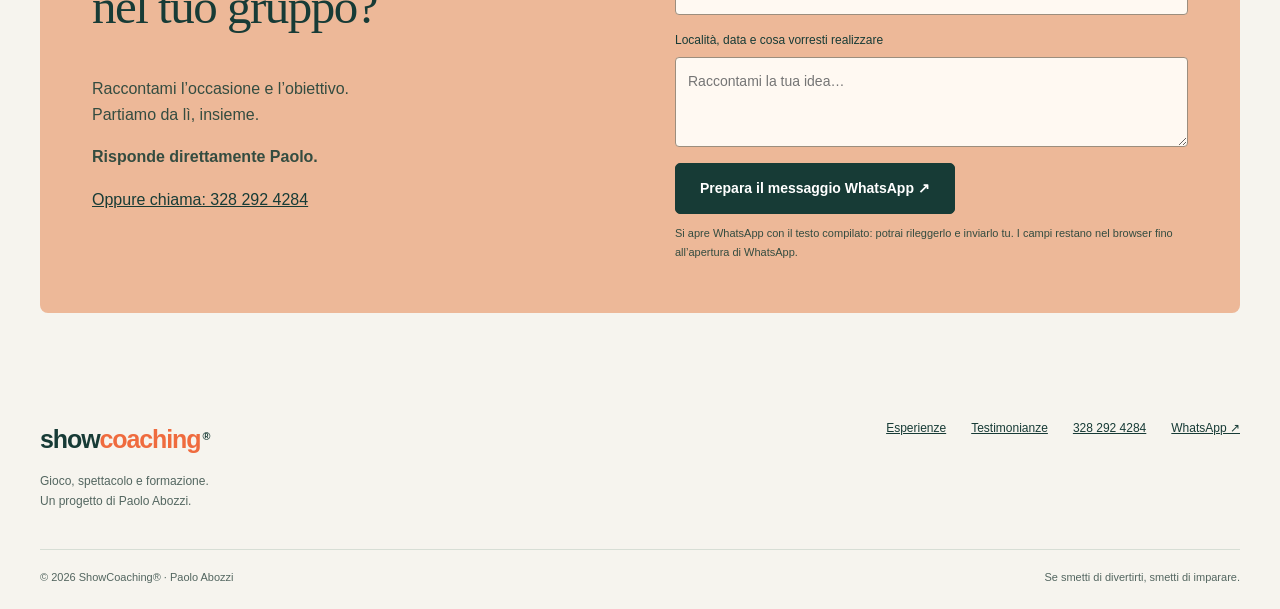
==== commit d50ceb40: "Add files via upload" ====
--- a/index.html
+++ b/index.html
@@ -1,4 +1,4 @@
-<!doctype html><html lang="it"><head><meta charset="utf-8"><meta name="viewport" content="width=device-width,initial-scale=1"><title>Team building e formazione con Paolo Abozzi | ShowCoaching®</title><meta name="description" content="Esperienze di team building, workshop e coaching con Paolo Abozzi. Magia, musica, bolle e gioco per coinvolgere il tuo gruppo."><meta name="robots" content="noindex,follow"><meta name="theme-color" content="#173b36"><meta property="og:title" content="Team building e formazione con Paolo Abozzi | ShowCoaching®"><meta property="og:description" content="Esperienze di team building, workshop e coaching con Paolo Abozzi. Magia, musica, bolle e gioco per coinvolgere il tuo gruppo."><link rel="icon" href="assets/favicon.svg" type="image/svg+xml"><link rel="stylesheet" href="style.css"><script src="script.js" defer></script></head><body><a class="skip" href="#main">Vai al contenuto</a><header><div class="wrap nav"><a class="brand" href="index.html" aria-label="ShowCoaching®, homepage">show<span>coaching</span><sup class="registered">®</sup><small>ESPERIENZE CHE FANNO CRESCERE</small></a><button class="menu-toggle" aria-expanded="false" aria-controls="navigation">Menu</button><nav id="navigation" class="links" aria-label="Navigazione principale"><a href="index.html#esperienze">Le esperienze</a><a href="index.html#metodo">Il metodo</a><a href="chi-siamo/">Paolo</a><a class="button small" href="index.html#contatti">Parliamone <span aria-hidden="true">↗</span></a></nav></div></header><main id="main"><div class="wrap hero"><div><div class="eyebrow">Team building · Formazione · Esperienze</div><h1>Si impara meglio<br>quando ci si<br><em>mette in gioco.</em></h1><p class="lead">Gioco, spettacolo e formazione si incontrano. Esperienze con Paolo Abozzi per allenare la collaborazione, accendere le idee e coinvolgere le persone.</p><div class="actions"><a class="button" href="#esperienze">Trova la tua esperienza <span aria-hidden="true">↗</span></a><a class="button light" href="#contatti">Parliamone</a></div><p class="micro">Per aziende, gruppi e famiglie. Con un obiettivo condiviso.</p></div><div class="hero-art"><img class="hero-main" src="assets/coachparty-home.jpg" alt="Paolo Abozzi coinvolge un gruppo durante un evento CoachParty" width="1600" height="1066" fetchpriority="high"><img class="hero-bottom" src="assets/experience-03.webp" alt="Paolo conduce un’esperienza con le bolle di sapone" width="640" height="340"><div class="hero-note">Il gruppo diventa<br>protagonista.<small>Il cuore dello ShowCoaching®</small></div></div></div>
+<!doctype html><html lang="it"><head><meta charset="utf-8"><meta name="viewport" content="width=device-width,initial-scale=1"><title>Team building e formazione con Paolo Abozzi | ShowCoaching®</title><meta name="description" content="Esperienze di team building, workshop e coaching con Paolo Abozzi. Magia, musica, bolle e gioco per coinvolgere il tuo gruppo."><meta name="robots" content="noindex,follow"><meta name="theme-color" content="#173b36"><meta property="og:title" content="Team building e formazione con Paolo Abozzi | ShowCoaching®"><meta property="og:description" content="Esperienze di team building, workshop e coaching con Paolo Abozzi. Magia, musica, bolle e gioco per coinvolgere il tuo gruppo."><link rel="icon" href="assets/favicon.svg" type="image/svg+xml"><link rel="stylesheet" href="style.css"><script src="script.js" defer></script></head><body><a class="skip" href="#main">Vai al contenuto</a><header><div class="wrap nav"><a class="brand" href="index.html" aria-label="ShowCoaching®, homepage">show<span>coaching</span><sup class="registered">®</sup><small>ESPERIENZE CHE FANNO CRESCERE</small></a><button class="menu-toggle" aria-expanded="false" aria-controls="navigation">Menu</button><nav id="navigation" class="links" aria-label="Navigazione principale"><a href="index.html#esperienze">Le esperienze</a><a href="index.html#metodo">Il metodo</a><a href="chi-siamo/">Paolo</a><a class="button small" href="index.html#contatti">Parliamone <span aria-hidden="true">↗</span></a></nav></div></header><main id="main"><div class="wrap hero"><div><div class="eyebrow">Team building · Formazione · Esperienze</div><h1>Se smetti di divertirti,<br><em>smetti di imparare.</em></h1><p class="lead">Gioco, spettacolo e formazione si incontrano. Esperienze con Paolo Abozzi per allenare la collaborazione, accendere le idee e coinvolgere le persone.</p><div class="actions"><a class="button" href="#esperienze">Trova la tua esperienza <span aria-hidden="true">↗</span></a><a class="button light" href="#contatti">Parliamone</a></div><p class="micro">Per aziende, gruppi e famiglie. Con un obiettivo condiviso.</p></div><div class="hero-art"><img class="hero-main" src="assets/coachparty-home.jpg" alt="Paolo Abozzi coinvolge un gruppo durante un evento CoachParty" width="1600" height="1066" fetchpriority="high"><img class="hero-bottom" src="assets/experience-03.webp" alt="Paolo conduce un’esperienza con le bolle di sapone" width="640" height="340"><div class="hero-note">Il gruppo diventa<br>protagonista.<small>Il cuore dello ShowCoaching®</small></div></div></div>
 <div class="trust"><div class="wrap trust-inner"><p>Alcune realtà<br>che ci hanno scelto</p><div class="logos"><img src="assets/logo-09.webp" alt="Sisal" width="110" height="45" loading="lazy"><img src="assets/logo-13.webp" alt="Pfizer" width="110" height="45" loading="lazy"><img src="assets/logo-14.webp" alt="Peroni" width="110" height="45" loading="lazy"><img src="assets/logo-15.webp" alt="MSD" width="110" height="45" loading="lazy"><img src="assets/logo-18.webp" alt="ENEA" width="110" height="45" loading="lazy"></div></div></div>
 <section class="section" id="esperienze"><div class="wrap"><div class="section-title"><div><div class="eyebrow">Le esperienze</div><h2>Un obiettivo.<br>Tanti modi di <em>viverlo.</em></h2></div><p>Comunicare, collaborare, creare. Parti da ciò che vuoi allenare e scopri il format più vicino al tuo gruppo.</p></div><div class="filters" role="group" aria-label="Filtra le esperienze"><button class="filter" data-filter="all" aria-pressed="true">Tutte le esperienze</button><button class="filter" data-filter="aziende" aria-pressed="false">Aziende e team</button><button class="filter" data-filter="famiglie" aria-pressed="false">Gruppi e famiglie</button><button class="filter" data-filter="individuale" aria-pressed="false">Percorsi individuali</button></div><p class="count" aria-live="polite">9 esperienze da esplorare</p><div class="grid"><article class="card" data-category="aziende"><a href="nella-mente-del-mago/"><img src="assets/experience-02.webp" alt="Nella mente del mago" width="640" height="340" loading="lazy"><div class="card-copy"><span class="tag">Creatività e comunicazione</span><h3>Nella mente del mago</h3><p>Cambiare prospettiva, trovare nuove soluzioni.</p><div class="card-end"><span>2 ore</span><span>Esplora <span class="arrow" aria-hidden="true">↗</span></span></div></div></a></article><article class="card" data-category="aziende"><a href="boomwhackers-siamo-note-della-stessa-sinfonia/"><img src="assets/experience-05.webp" alt="Siamo sinfonia" width="640" height="340" loading="lazy"><div class="card-copy"><span class="tag">Ascolto e collaborazione</span><h3>Siamo sinfonia</h3><p>Ogni persona ha una nota. Insieme nasce il ritmo.</p><div class="card-end"><span>Circa 1 ora</span><span>Esplora <span class="arrow" aria-hidden="true">↗</span></span></div></div></a></article><article class="card" data-category="aziende"><a href="dentro-una-bolla-di-sapone/"><img src="assets/experience-03.webp" alt="Dentro una bolla di sapone" width="640" height="340" loading="lazy"><div class="card-copy"><span class="tag">Creatività e partecipazione</span><h3>Dentro una bolla di sapone</h3><p>Dare forma alle idee, con acqua e sapone.</p><div class="card-end"><span>Da concordare</span><span>Esplora <span class="arrow" aria-hidden="true">↗</span></span></div></div></a></article><article class="card" data-category="famiglie aziende"><a href="coach-party/"><img src="assets/coachparty-gallery-01.jpg" alt="CoachParty" width="640" height="340" loading="lazy"><div class="card-copy"><span class="tag">Gioco e relazione</span><h3>CoachParty</h3><p>Il piacere di mettersi in gioco, insieme.</p><div class="card-end"><span>Circa 2 ore</span><span>Esplora <span class="arrow" aria-hidden="true">↗</span></span></div></div></a></article><article class="card" data-category="aziende"><a href="winner-archery/"><img src="assets/experience-01.webp" alt="Winner Archery" width="640" height="340" loading="lazy"><div class="card-copy"><span class="tag">Concentrazione e obiettivi</span><h3>Winner Archery</h3><p>Un obiettivo chiaro. Un gesto consapevole.</p><div class="card-end"><span>5 ore</span><span>Esplora <span class="arrow" aria-hidden="true">↗</span></span></div></div></a></article><article class="card" data-category="famiglie aziende"><a href="mr-tabbly/"><img src="assets/experience-04.webp" alt="Mr. Tabbly" width="640" height="340" loading="lazy"><div class="card-copy"><span class="tag">Energia e coinvolgimento</span><h3>Mr. Tabbly</h3><p>Un quiz che mette in movimento tutto il gruppo.</p><div class="card-end"><span>Circa 1 ora</span><span>Esplora <span class="arrow" aria-hidden="true">↗</span></span></div></div></a></article><article class="card" data-category="aziende"><a href="showcoaching/"><img src="assets/experience-06.webp" alt="Comunicare con lo ShowCoaching®" width="640" height="340" loading="lazy"><div class="card-copy"><span class="tag">Formazione e public speaking</span><h3>Comunicare con lo ShowCoaching®</h3><p>Portare presenza, emozione e attenzione nella comunicazione.</p><div class="card-end"><span>Da concordare</span><span>Esplora <span class="arrow" aria-hidden="true">↗</span></span></div></div></a></article><article class="card" data-category="famiglie aziende"><a href="caccia-alla-volpe-caccia-al-tesoro-con-il-gps/"><img src="assets/experience-07.webp" alt="Caccia alla volpe GPS" width="640" height="340" loading="lazy"><div class="card-copy"><span class="tag">Strategia e squadra</span><h3>Caccia alla volpe GPS</h3><p>La città diventa un campo di gioco.</p><div class="card-end"><span>Da concordare</span><span>Esplora <span class="arrow" aria-hidden="true">↗</span></span></div></div></a></article><article class="card" data-category="individuale"><a href="life-coaching/"><img src="assets/experience-08.webp" alt="Coaching individuale" width="640" height="340" loading="lazy"><div class="card-copy"><span class="tag">Obiettivi e risorse personali</span><h3>Coaching individuale</h3><p>Uno spazio per mettere a fuoco la tua direzione.</p><div class="card-end"><span>Su appuntamento</span><span>Esplora <span class="arrow" aria-hidden="true">↗</span></span></div></div></a></article></div></div></section>
 <section class="section method" id="metodo"><div class="wrap method-layout"><div><div class="eyebrow">Il metodo ShowCoaching®</div><h2>Prima lo vivi.<br>Poi gli dai<br><em>un significato.</em></h2><p>Una sfida, una nota musicale, un gioco di prestigio. L’esperienza offre un punto di partenza concreto per osservare come pensiamo, comunichiamo e lavoriamo insieme.</p><p>Lo ShowCoaching® unisce la presenza dello spettacolo alla riflessione guidata. Il tema dell’incontro orienta la scelta delle attività.</p></div><ol class="steps"><li><span class="number">01</span><div><h3>Mettiamo a fuoco l’obiettivo</h3><p>Partiamo dal gruppo, dal contesto e da ciò che vuoi portare al centro dell’incontro.</p></div></li><li><span class="number">02</span><div><h3>Entriamo nell’esperienza</h3><p>Gioco, musica, magia e movimento invitano le persone a partecipare in prima persona.</p></div></li><li><span class="number">03</span><div><h3>Colleghiamo ciò che è accaduto</h3><p>Il confronto aiuta a riconoscere dinamiche, risorse e spunti da riportare nella quotidianità.</p></div></li></ol></div></section>
--- a/style.css
+++ b/style.css
@@ -1,6 +1,6 @@
 
-:root{--paper:#f6f4ee;--ink:#173b36;--muted:#536660;--orange:#ef6b3e;--line:#d7ded5;--white:#fff;--serif:Georgia,'Times New Roman',serif}*{box-sizing:border-box}html{scroll-behavior:smooth;scroll-padding-top:105px}body{margin:0;background:var(--paper);color:var(--ink);font-family:Arial,Helvetica,sans-serif;font-size:16px;line-height:1.65}a{color:inherit}button,input,select,textarea{font:inherit}button,a,input,select,textarea{-webkit-tap-highlight-color:transparent}a:focus-visible,button:focus-visible,input:focus-visible,select:focus-visible,textarea:focus-visible{outline:3px solid var(--orange);outline-offset:5px}.skip{position:fixed;left:15px;top:-80px;background:white;padding:10px;z-index:100}.skip:focus{top:10px}.wrap{width:min(1200px,calc(100% - 72px));margin:auto}header{background:rgba(246,244,238,.97);border-bottom:1px solid var(--line);position:sticky;top:0;z-index:20}.nav{height:90px;display:flex;align-items:center;justify-content:space-between;gap:30px}.brand{text-decoration:none;font-size:25px;font-weight:800;letter-spacing:-1.1px;white-space:nowrap}.brand span{color:var(--orange)}.brand small{display:block;font-size:9px;letter-spacing:2.8px;font-weight:400;line-height:1.3}.links{display:flex;align-items:center;gap:28px;font-size:13px}.links a{text-decoration:none}.links a:hover{text-decoration:underline;text-underline-offset:6px}.button{display:inline-flex;align-items:center;justify-content:center;gap:20px;padding:15px 24px;background:var(--ink);color:white;border:1px solid var(--ink);border-radius:5px;text-decoration:none;font-size:14px;font-weight:600;cursor:pointer;line-height:1.4}.button:hover{background:#29564d}.button.light{background:transparent;color:var(--ink);border-color:#9daea4}.button.orange{background:var(--orange);border-color:var(--orange);color:#142f2a}.button.small{padding:12px 18px}.eyebrow{font-size:11px;text-transform:uppercase;letter-spacing:2.3px;font-weight:700;display:flex;align-items:center;gap:10px}.eyebrow:before{content:'';height:7px;width:7px;background:var(--orange);border-radius:50%}.hero{display:grid;grid-template-columns:1fr 1fr;gap:65px;align-items:center;padding:75px 0 80px}h1,h2,h3,p{margin-top:0}h1{font-family:var(--serif);font-size:clamp(46px,5.3vw,76px);line-height:1.05;letter-spacing:-2.8px;font-weight:400;margin:24px 0}h1 em,h2 em{color:#b84d29;font-weight:400}h2{font-family:var(--serif);font-size:clamp(34px,3.9vw,50px);font-weight:400;line-height:1.14;letter-spacing:-1.5px}h3{line-height:1.25;letter-spacing:-.5px;font-size:24px}.lead{font-size:18px;color:var(--muted);max-width:520px}.actions{display:flex;gap:14px;flex-wrap:wrap;margin:30px 0 19px}.micro{font-size:12px;color:var(--muted)}.hero-art{position:relative;min-height:510px;padding:0 0 45px 20px}.hero-main{width:100%;height:450px;object-fit:cover;object-position:58% center;border-radius:130px 8px 8px 8px}.hero-bottom{position:absolute;width:47%;height:190px;object-fit:cover;bottom:0;right:-15px;border:8px solid var(--paper);border-radius:10px}.hero-note{position:absolute;left:0;bottom:30px;max-width:235px;padding:24px;background:var(--ink);color:white;font-family:var(--serif);font-size:23px;line-height:1.25;transform:rotate(-3deg);border-radius:6px}.hero-note small{display:block;font:10px Arial;letter-spacing:1.8px;margin-top:13px;text-transform:uppercase}.trust{border-top:1px solid var(--line);border-bottom:1px solid var(--line);padding:24px 0}.trust-inner{display:flex;align-items:center;justify-content:space-between;gap:40px}.trust p{font-size:12px;margin:0;max-width:130px}.logos{display:flex;align-items:center;gap:45px;flex-wrap:wrap}.logos img{max-width:95px;height:36px;object-fit:contain;mix-blend-mode:multiply;filter:grayscale(1)}section.section{padding:85px 0}.section-title{display:flex;justify-content:space-between;align-items:end;gap:50px;margin-bottom:35px}.section-title h2{margin:12px 0 0}.section-title p{max-width:330px;color:var(--muted);margin:0}.filters{display:flex;gap:9px;flex-wrap:wrap;margin:0 0 30px}.filter{background:transparent;border:1px solid #aabbb0;padding:9px 20px;border-radius:40px;font-size:13px;color:var(--ink);cursor:pointer}.filter[aria-pressed=true]{background:var(--ink);color:white;border-color:var(--ink)}.grid{display:grid;grid-template-columns:repeat(3,1fr);gap:28px}.card{background:#fff;border-radius:7px;overflow:hidden;border:1px solid #e2e5de;transition:transform .2s}.card:hover{transform:translateY(-4px)}.card[hidden]{display:none}.card a{display:block;text-decoration:none;height:100%}.card img{width:100%;height:210px;object-fit:cover}.card-copy{padding:24px}.tag{color:#a64222;text-transform:uppercase;font-size:10px;font-weight:700;letter-spacing:1.35px}.card h3{margin:11px 0 12px}.card p{color:var(--muted);font-size:14px;min-height:46px}.card-end{display:flex;align-items:center;justify-content:space-between;padding-top:17px;border-top:1px solid #e6e9e2;font-size:12px}.arrow{font-size:23px}.method{background:var(--ink);color:var(--paper)}.method .eyebrow{color:#d9e4d5}.method h2 em{color:#ffb18e}.method-layout{display:grid;grid-template-columns:1fr 1fr;gap:85px}.method p{color:#d2dfd6}.steps{list-style:none;padding:0;margin:0}.steps li{border-top:1px solid #537169;padding:22px 0;display:grid;grid-template-columns:45px 1fr;gap:20px}.steps li:last-child{border-bottom:1px solid #537169}.steps .number{color:#f9a785;font-family:var(--serif);font-size:25px}.steps h3{font-size:19px;margin:0 0 6px}.steps p{font-size:14px;margin:0}.about{display:grid;grid-template-columns:.85fr 1.15fr;gap:90px;align-items:center}.portrait{position:relative}.portrait img{width:100%;height:430px;object-fit:cover;border-radius:6px 100px 6px 6px}.portrait-label{position:absolute;bottom:24px;left:24px;right:24px;background:var(--paper);padding:14px 20px;font-size:12px}.about p{color:var(--muted)}.about .signature{font:italic 27px var(--serif);color:var(--ink)}.quote-band{background:#ebece4;padding:55px 0;text-align:center}.quote-band blockquote{font:30px/1.4 var(--serif);max-width:790px;margin:0 auto 15px}.quote-band cite{font-style:normal;font-size:12px}.faq-layout{display:grid;grid-template-columns:.8fr 1.2fr;gap:70px}details{border-bottom:1px solid var(--line);padding:20px 0}summary{cursor:pointer;font-weight:600;list-style:none;display:flex;justify-content:space-between;gap:20px}summary:after{content:'+';font-size:24px;font-weight:400}details[open] summary:after{content:'−'}details p{color:var(--muted);font-size:15px;margin:14px 0 0}.contact{background:#edb898;padding:65px;border-radius:8px;display:grid;grid-template-columns:1fr 1fr;gap:70px}.contact h2{font-size:49px}.contact p{color:#344c40}.contact form{display:grid;grid-template-columns:1fr 1fr;gap:16px}.field{display:flex;flex-direction:column;gap:6px;font-size:12px}.field.full,.form-end{grid-column:1/-1}input,select,textarea{width:100%;border:1px solid #9c8e7e;background:#fff9f2;padding:12px;border-radius:4px;color:var(--ink);font-size:14px}textarea{resize:vertical;min-height:90px}.form-end p{font-size:11px;margin:10px 0 0}footer{padding:42px 0 22px}.footer-main{display:flex;justify-content:space-between;align-items:start;gap:30px}.footer-main p{font-size:12px;margin-top:12px;color:var(--muted)}.footer-links{display:flex;gap:25px;flex-wrap:wrap;font-size:12px}.footer-bottom{border-top:1px solid var(--line);margin-top:26px;padding-top:18px;font-size:11px;color:var(--muted);display:flex;justify-content:space-between;gap:20px}.menu-toggle{display:none}.detail-hero{display:grid;grid-template-columns:1fr 1fr;gap:65px;align-items:center;padding:60px 0}.detail-hero h1{font-size:60px}.detail-hero img{width:100%;height:410px;object-fit:cover;border-radius:7px}.crumb{font-size:12px;margin-bottom:30px}.detail-body{max-width:800px;padding:25px 0 70px}.detail-body li{padding:12px 0}.count{font-size:12px;color:var(--muted);margin-bottom:16px}.floating{display:none}.simple{max-width:850px;margin:auto;padding:70px 0}.simple h1{font-size:58px}
-@media(min-width:1450px){.hero{padding-top:95px;padding-bottom:95px}}@media(max-width:1000px){.links{gap:16px}.hero{gap:30px}.hero-art{min-height:440px}.hero-main{height:380px}.hero-bottom{right:0}.hero-note{font-size:20px;max-width:210px}.logos{gap:23px}.grid{gap:18px}.card img{height:175px}.about{gap:40px}.contact{gap:30px;padding:40px}.method-layout{gap:40px}.detail-hero h1{font-size:48px}}@media(max-width:760px){.wrap{width:calc(100% - 36px)}.nav{height:76px}.brand{font-size:23px}.menu-toggle{display:block;background:none;border:1px solid #9aafa4;padding:8px 12px;border-radius:4px;color:var(--ink);font-size:13px}.links{display:none;position:absolute;top:76px;left:0;right:0;padding:22px;background:var(--paper);border-bottom:1px solid var(--line);flex-direction:column;align-items:stretch;gap:20px}.links.open{display:flex}.hero{grid-template-columns:1fr;padding:38px 0 50px;gap:28px}.hero h1{font-size:55px;max-width:500px}.hero .lead{font-size:17px}.hero-art{min-height:385px;padding-left:0}.hero-main{height:335px;border-top-left-radius:85px}.hero-bottom{height:155px;width:44%}.hero-note{bottom:10px;left:10px;max-width:200px}.trust-inner{display:block}.trust p{max-width:none;margin-bottom:20px}.logos{justify-content:space-between;gap:18px}.logos img{max-width:65px;height:28px}.section-title{display:block}.section-title p{margin-top:20px;max-width:none}.grid{grid-template-columns:repeat(2,1fr)}.card img{height:160px}.card-copy{padding:18px}.card h3{font-size:21px}.card p{min-height:70px}.method-layout,.about,.faq-layout,.contact,.detail-hero{grid-template-columns:1fr;gap:30px}section.section{padding:55px 0}.portrait img{height:360px;object-position:center 30%}.about{gap:35px}.quote-band blockquote{font-size:25px}.contact{padding:28px 22px}.contact h2{font-size:40px}.contact form{gap:12px}.footer-main{display:block}.footer-links{margin-top:20px}.footer-bottom{display:block;padding-bottom:40px}.detail-hero{padding:35px 0}.detail-hero h1{font-size:48px}.detail-hero img{height:285px}.floating{display:block;position:fixed;right:17px;bottom:16px;z-index:10;box-shadow:0 4px 18px #173b3633}.simple h1{font-size:44px}}@media(max-width:450px){.grid{grid-template-columns:1fr}.card img{height:210px}.card p{min-height:0}.hero h1{font-size:49px}.actions .button{width:100%}.contact form{grid-template-columns:1fr}.field{grid-column:1/-1}.logos img{max-width:53px}.hero-note{max-width:180px;font-size:19px}}@media(prefers-reduced-motion:reduce){html{scroll-behavior:auto}*{transition:none!important}}
+:root{--paper:#f6f4ee;--ink:#173b36;--muted:#536660;--orange:#ef6b3e;--line:#d7ded5;--white:#fff;--serif:Georgia,'Times New Roman',serif}*{box-sizing:border-box}html{scroll-behavior:smooth;scroll-padding-top:105px}body{margin:0;background:var(--paper);color:var(--ink);font-family:Arial,Helvetica,sans-serif;font-size:16px;line-height:1.65}a{color:inherit}button,input,select,textarea{font:inherit}button,a,input,select,textarea{-webkit-tap-highlight-color:transparent}a:focus-visible,button:focus-visible,input:focus-visible,select:focus-visible,textarea:focus-visible{outline:3px solid var(--orange);outline-offset:5px}.skip{position:fixed;left:15px;top:-80px;background:white;padding:10px;z-index:100}.skip:focus{top:10px}.wrap{width:min(1200px,calc(100% - 72px));margin:auto}header{background:rgba(246,244,238,.97);border-bottom:1px solid var(--line);position:sticky;top:0;z-index:20}.nav{height:90px;display:flex;align-items:center;justify-content:space-between;gap:30px}.brand{text-decoration:none;font-size:25px;font-weight:800;letter-spacing:-1.1px;white-space:nowrap}.brand span{color:var(--orange)}.brand small{display:block;font-size:9px;letter-spacing:2.8px;font-weight:400;line-height:1.3}.links{display:flex;align-items:center;gap:28px;font-size:13px}.links a{text-decoration:none}.links a:hover{text-decoration:underline;text-underline-offset:6px}.button{display:inline-flex;align-items:center;justify-content:center;gap:20px;padding:15px 24px;background:var(--ink);color:white;border:1px solid var(--ink);border-radius:5px;text-decoration:none;font-size:14px;font-weight:600;cursor:pointer;line-height:1.4}.button:hover{background:#29564d}.button.light{background:transparent;color:var(--ink);border-color:#9daea4}.button.orange{background:var(--orange);border-color:var(--orange);color:#142f2a}.button.small{padding:12px 18px}.eyebrow{font-size:11px;text-transform:uppercase;letter-spacing:2.3px;font-weight:700;display:flex;align-items:center;gap:10px}.eyebrow:before{content:'';height:7px;width:7px;background:var(--orange);border-radius:50%}.hero{display:grid;grid-template-columns:1fr 1fr;gap:65px;align-items:center;padding:60px 0 62px}h1,h2,h3,p{margin-top:0}h1{font-family:var(--serif);font-size:clamp(46px,5.3vw,76px);line-height:1.05;letter-spacing:-2.8px;font-weight:400;margin:24px 0}h1 em,h2 em{color:#b84d29;font-weight:400}h2{font-family:var(--serif);font-size:clamp(34px,3.9vw,50px);font-weight:400;line-height:1.14;letter-spacing:-1.5px}h3{line-height:1.25;letter-spacing:-.5px;font-size:24px}.lead{font-size:18px;color:var(--muted);max-width:520px}.actions{display:flex;gap:14px;flex-wrap:wrap;margin:30px 0 19px}.micro{font-size:12px;color:var(--muted)}.hero-art{position:relative;min-height:510px;padding:0 0 45px 20px}.hero-main{width:100%;height:450px;object-fit:cover;object-position:58% center;border-radius:130px 8px 8px 8px}.hero-bottom{position:absolute;width:47%;height:190px;object-fit:cover;bottom:0;right:-15px;border:8px solid var(--paper);border-radius:10px}.hero-note{position:absolute;left:0;bottom:30px;max-width:235px;padding:24px;background:var(--ink);color:white;font-family:var(--serif);font-size:23px;line-height:1.25;transform:rotate(-3deg);border-radius:6px}.hero-note small{display:block;font:10px Arial;letter-spacing:1.8px;margin-top:13px;text-transform:uppercase}.trust{border-top:1px solid var(--line);border-bottom:1px solid var(--line);padding:18px 0}.trust-inner{display:flex;align-items:center;justify-content:space-between;gap:40px}.trust p{font-size:12px;margin:0;max-width:130px}.logos{display:flex;align-items:center;gap:45px;flex-wrap:wrap}.logos img{max-width:95px;height:36px;object-fit:contain;mix-blend-mode:multiply;filter:grayscale(1)}section.section{padding:64px 0}.section-title{display:flex;justify-content:space-between;align-items:end;gap:50px;margin-bottom:28px}.section-title h2{margin:12px 0 0}.section-title p{max-width:330px;color:var(--muted);margin:0}.filters{display:flex;gap:9px;flex-wrap:wrap;margin:0 0 30px}.filter{background:transparent;border:1px solid #aabbb0;padding:9px 20px;border-radius:40px;font-size:13px;color:var(--ink);cursor:pointer}.filter[aria-pressed=true]{background:var(--ink);color:white;border-color:var(--ink)}.grid{display:grid;grid-template-columns:repeat(3,1fr);gap:28px}.card{background:#fff;border-radius:7px;overflow:hidden;border:1px solid #e2e5de;transition:transform .2s}.card:hover{transform:translateY(-4px)}.card[hidden]{display:none}.card a{display:block;text-decoration:none;height:100%}.card img{width:100%;height:210px;object-fit:cover}.card-copy{padding:24px}.tag{color:#a64222;text-transform:uppercase;font-size:10px;font-weight:700;letter-spacing:1.35px}.card h3{margin:11px 0 12px}.card p{color:var(--muted);font-size:14px;min-height:46px}.card-end{display:flex;align-items:center;justify-content:space-between;padding-top:17px;border-top:1px solid #e6e9e2;font-size:12px}.arrow{font-size:23px}.method{background:var(--ink);color:var(--paper)}.method .eyebrow{color:#d9e4d5}.method h2 em{color:#ffb18e}.method-layout{display:grid;grid-template-columns:1fr 1fr;gap:85px}.method p{color:#d2dfd6}.steps{list-style:none;padding:0;margin:0}.steps li{border-top:1px solid #537169;padding:22px 0;display:grid;grid-template-columns:45px 1fr;gap:20px}.steps li:last-child{border-bottom:1px solid #537169}.steps .number{color:#f9a785;font-family:var(--serif);font-size:25px}.steps h3{font-size:19px;margin:0 0 6px}.steps p{font-size:14px;margin:0}.about{display:grid;grid-template-columns:.85fr 1.15fr;gap:90px;align-items:center}.portrait{position:relative}.portrait img{width:100%;height:430px;object-fit:cover;border-radius:6px 100px 6px 6px}.portrait-label{position:absolute;bottom:24px;left:24px;right:24px;background:var(--paper);padding:14px 20px;font-size:12px}.about p{color:var(--muted)}.about .signature{font:italic 27px var(--serif);color:var(--ink)}.quote-band{background:#ebece4;padding:42px 0;text-align:center}.quote-band blockquote{font:30px/1.4 var(--serif);max-width:790px;margin:0 auto 15px}.quote-band cite{font-style:normal;font-size:12px}.faq-layout{display:grid;grid-template-columns:.8fr 1.2fr;gap:70px}details{border-bottom:1px solid var(--line);padding:20px 0}summary{cursor:pointer;font-weight:600;list-style:none;display:flex;justify-content:space-between;gap:20px}summary:after{content:'+';font-size:24px;font-weight:400}details[open] summary:after{content:'−'}details p{color:var(--muted);font-size:15px;margin:14px 0 0}.contact{background:#edb898;padding:52px;border-radius:8px;display:grid;grid-template-columns:1fr 1fr;gap:70px}.contact h2{font-size:49px}.contact p{color:#344c40}.contact form{display:grid;grid-template-columns:1fr 1fr;gap:16px}.field{display:flex;flex-direction:column;gap:6px;font-size:12px}.field.full,.form-end{grid-column:1/-1}input,select,textarea{width:100%;border:1px solid #9c8e7e;background:#fff9f2;padding:12px;border-radius:4px;color:var(--ink);font-size:14px}textarea{resize:vertical;min-height:90px}.form-end p{font-size:11px;margin:10px 0 0}footer{padding:42px 0 22px}.footer-main{display:flex;justify-content:space-between;align-items:start;gap:30px}.footer-main p{font-size:12px;margin-top:12px;color:var(--muted)}.footer-links{display:flex;gap:25px;flex-wrap:wrap;font-size:12px}.footer-bottom{border-top:1px solid var(--line);margin-top:26px;padding-top:18px;font-size:11px;color:var(--muted);display:flex;justify-content:space-between;gap:20px}.menu-toggle{display:none}.detail-hero{display:grid;grid-template-columns:1fr 1fr;gap:65px;align-items:center;padding:46px 0}.detail-hero h1{font-size:60px}.detail-hero img{width:100%;height:410px;object-fit:cover;border-radius:7px}.crumb{font-size:12px;margin-bottom:30px}.detail-body{max-width:800px;padding:18px 0 54px}.detail-body li{padding:12px 0}.count{font-size:12px;color:var(--muted);margin-bottom:16px}.floating{display:none}.simple{max-width:850px;margin:auto;padding:54px 0}.simple h1{font-size:58px}
+@media(min-width:1450px){.hero{padding-top:72px;padding-bottom:72px}}@media(max-width:1000px){.links{gap:16px}.hero{gap:30px}.hero-art{min-height:440px}.hero-main{height:380px}.hero-bottom{right:0}.hero-note{font-size:20px;max-width:210px}.logos{gap:23px}.grid{gap:18px}.card img{height:175px}.about{gap:40px}.contact{gap:30px;padding:40px}.method-layout{gap:40px}.detail-hero h1{font-size:48px}}@media(max-width:760px){.wrap{width:calc(100% - 36px)}.nav{height:76px}.brand{font-size:23px}.menu-toggle{display:block;background:none;border:1px solid #9aafa4;padding:8px 12px;border-radius:4px;color:var(--ink);font-size:13px}.links{display:none;position:absolute;top:76px;left:0;right:0;padding:22px;background:var(--paper);border-bottom:1px solid var(--line);flex-direction:column;align-items:stretch;gap:20px}.links.open{display:flex}.hero{grid-template-columns:1fr;padding:38px 0 50px;gap:28px}.hero h1{font-size:55px;max-width:500px}.hero .lead{font-size:17px}.hero-art{min-height:385px;padding-left:0}.hero-main{height:335px;border-top-left-radius:85px}.hero-bottom{height:155px;width:44%}.hero-note{bottom:10px;left:10px;max-width:200px}.trust-inner{display:block}.trust p{max-width:none;margin-bottom:20px}.logos{justify-content:space-between;gap:18px}.logos img{max-width:65px;height:28px}.section-title{display:block}.section-title p{margin-top:20px;max-width:none}.grid{grid-template-columns:repeat(2,1fr)}.card img{height:160px}.card-copy{padding:18px}.card h3{font-size:21px}.card p{min-height:70px}.method-layout,.about,.faq-layout,.contact,.detail-hero{grid-template-columns:1fr;gap:30px}section.section{padding:55px 0}.portrait img{height:360px;object-position:center 30%}.about{gap:35px}.quote-band blockquote{font-size:25px}.contact{padding:28px 22px}.contact h2{font-size:40px}.contact form{gap:12px}.footer-main{display:block}.footer-links{margin-top:20px}.footer-bottom{display:block;padding-bottom:40px}.detail-hero{padding:35px 0}.detail-hero h1{font-size:48px}.detail-hero img{height:285px}.floating{display:block;position:fixed;right:17px;bottom:16px;z-index:10;box-shadow:0 4px 18px #173b3633}.simple h1{font-size:44px}}@media(max-width:450px){.grid{grid-template-columns:1fr}.card img{height:210px}.card p{min-height:0}.hero h1{font-size:49px}.actions .button{width:100%}.contact form{grid-template-columns:1fr}.field{grid-column:1/-1}.logos img{max-width:53px}.hero-note{max-width:180px;font-size:19px}}@media(prefers-reduced-motion:reduce){html{scroll-behavior:auto}*{transition:none!important}}
 
 /* Foto CoachParty fornita da Paolo: mantieni inquadratura completa. */
 .hero-main{height:auto;aspect-ratio:1600/1066;object-fit:contain;border-radius:8px}.hero-art{min-height:0;padding-bottom:105px}.hero-bottom{height:150px}.hero-note{bottom:5px}
@@ -8,3 +8,6 @@
 .gallery-grid{display:grid;grid-template-columns:repeat(2,minmax(0,1fr));gap:28px}.gallery-grid figure{margin:0}.gallery-grid img{width:100%;height:auto;display:block;border-radius:8px}.gallery-grid figcaption{font-size:13px;color:var(--muted);padding:10px 0}.coach-gallery{padding-top:20px!important}@media(max-width:650px){.gallery-grid{grid-template-columns:1fr;gap:24px}}
 
 .brand .registered{font-size:.43em;position:relative;top:-.7em;vertical-align:baseline;letter-spacing:0;margin-left:2px;color:var(--ink)}
+
+/* Video orizzontali nelle pagine delle esperienze. */
+.detail-video{margin:38px 0 8px}.detail-video h2{margin:0 0 16px}.detail-video video{display:block;width:100%;height:auto;aspect-ratio:16/9;object-fit:contain;background:#111;border-radius:10px}
